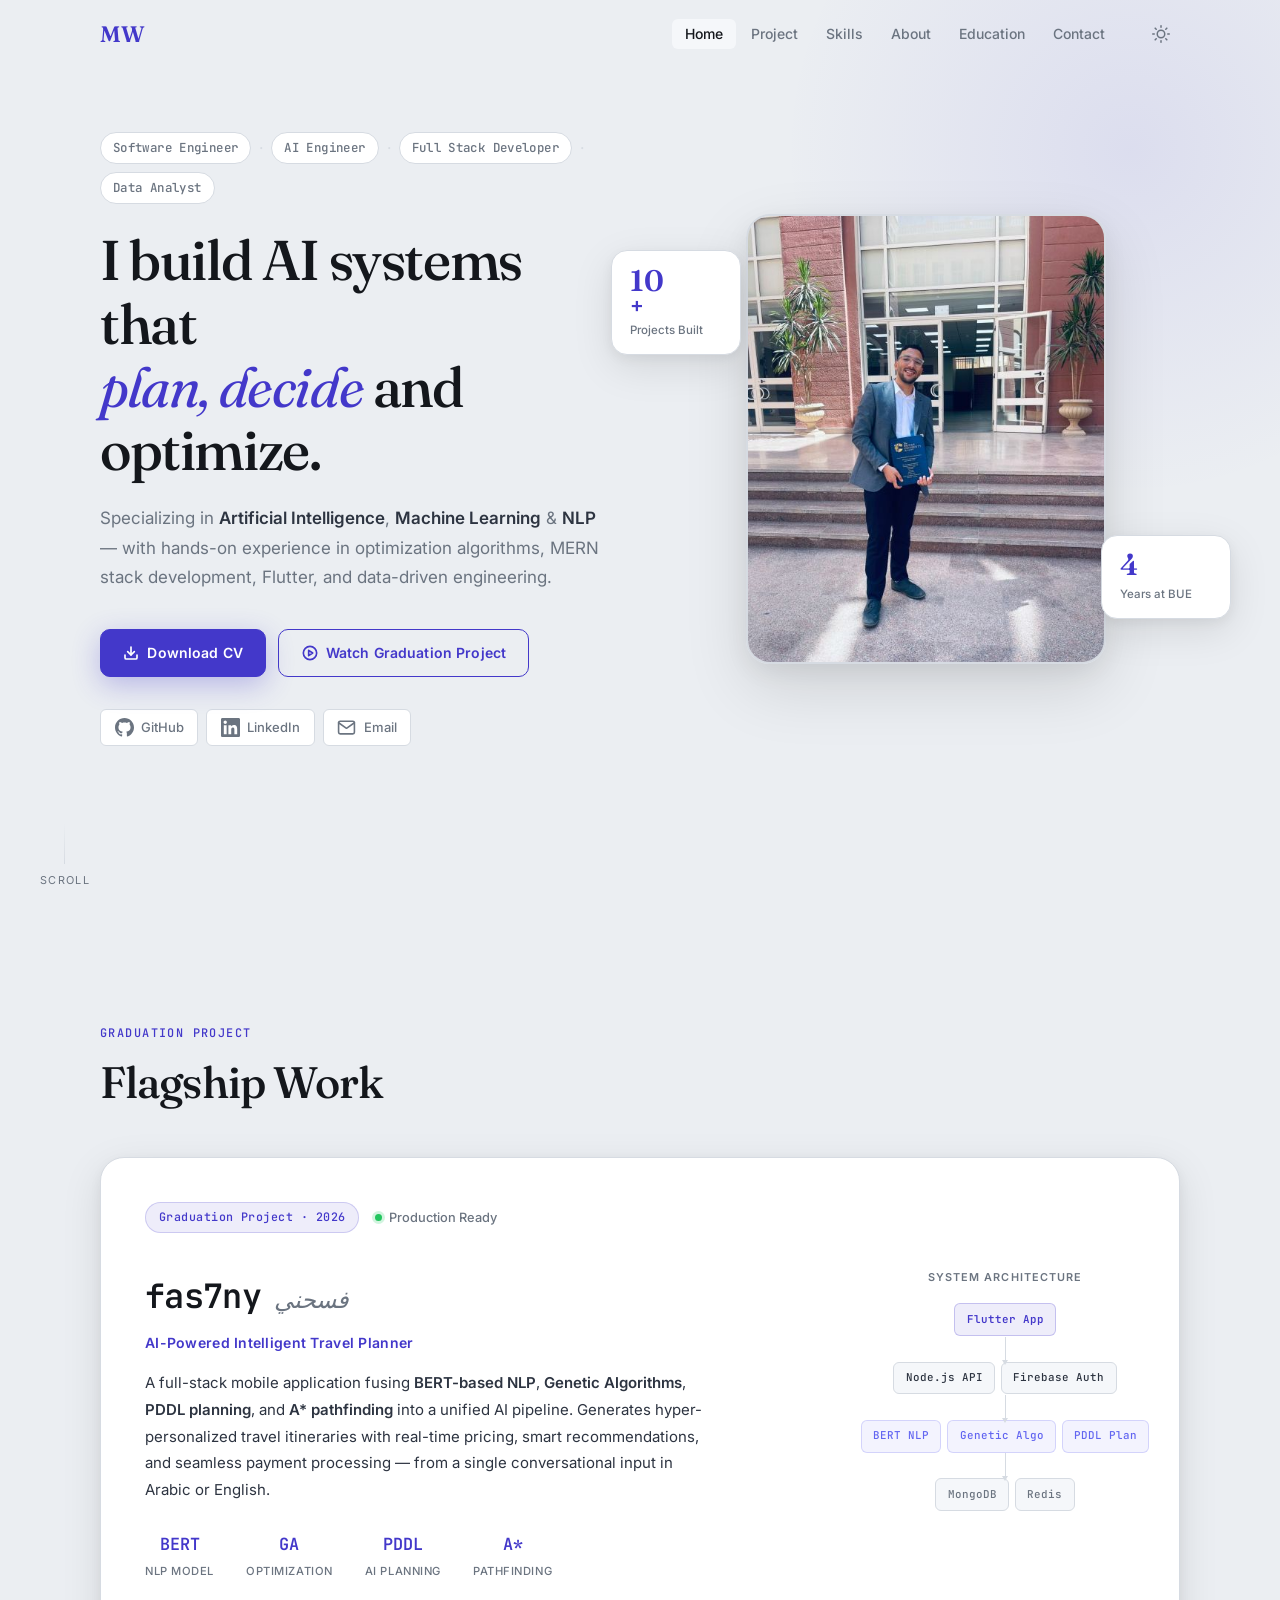
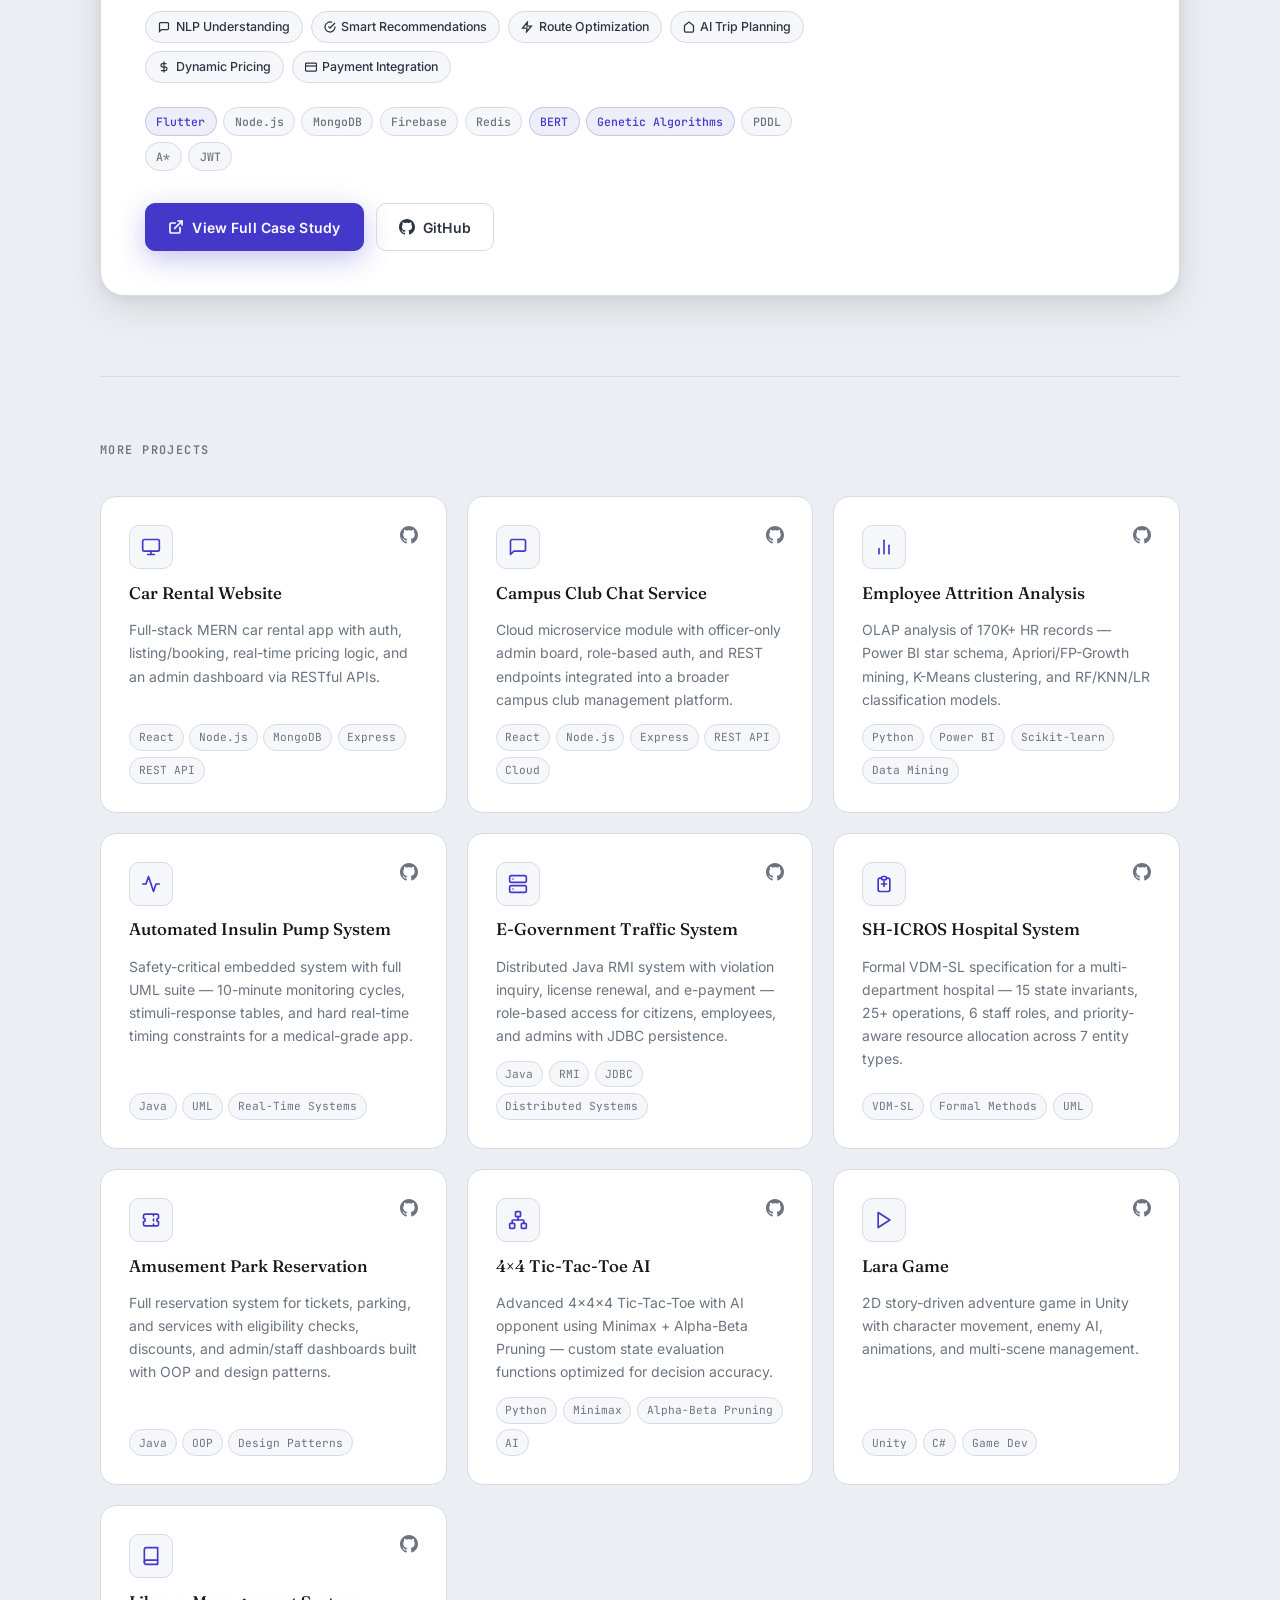
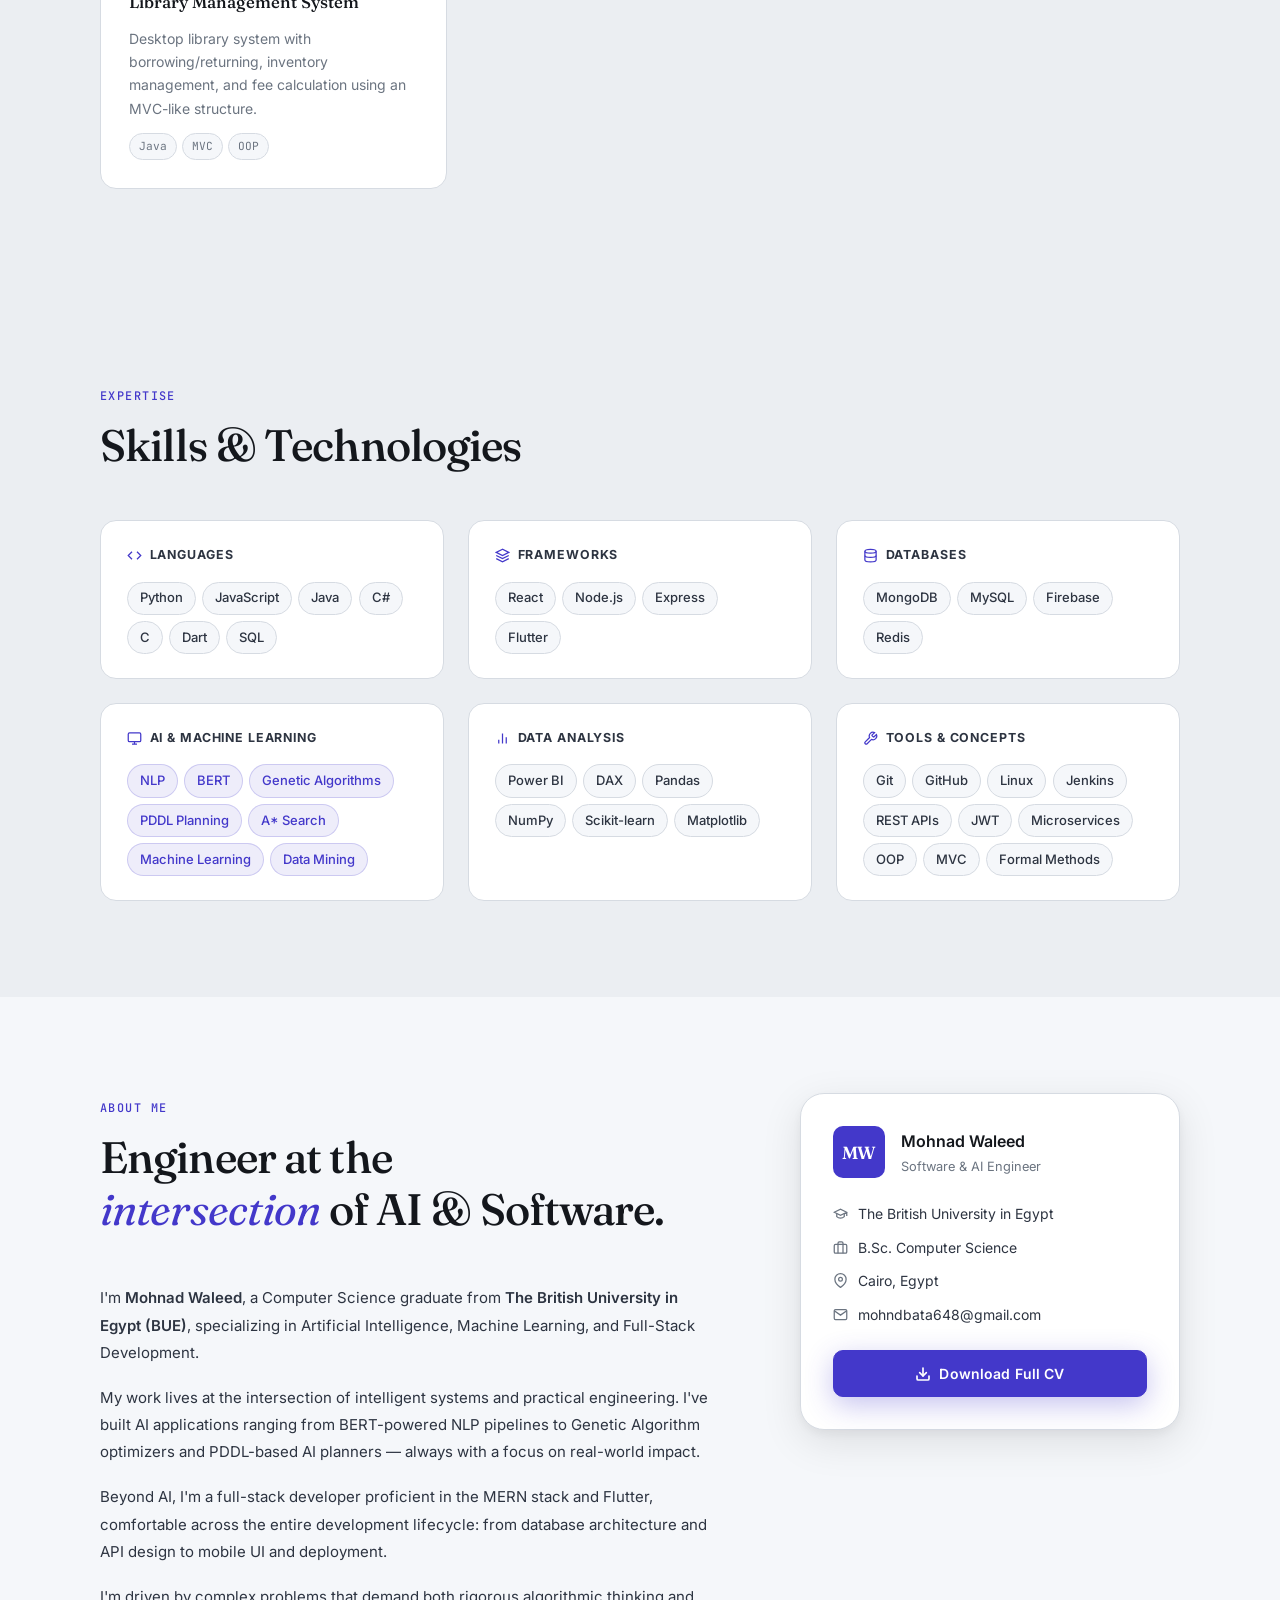
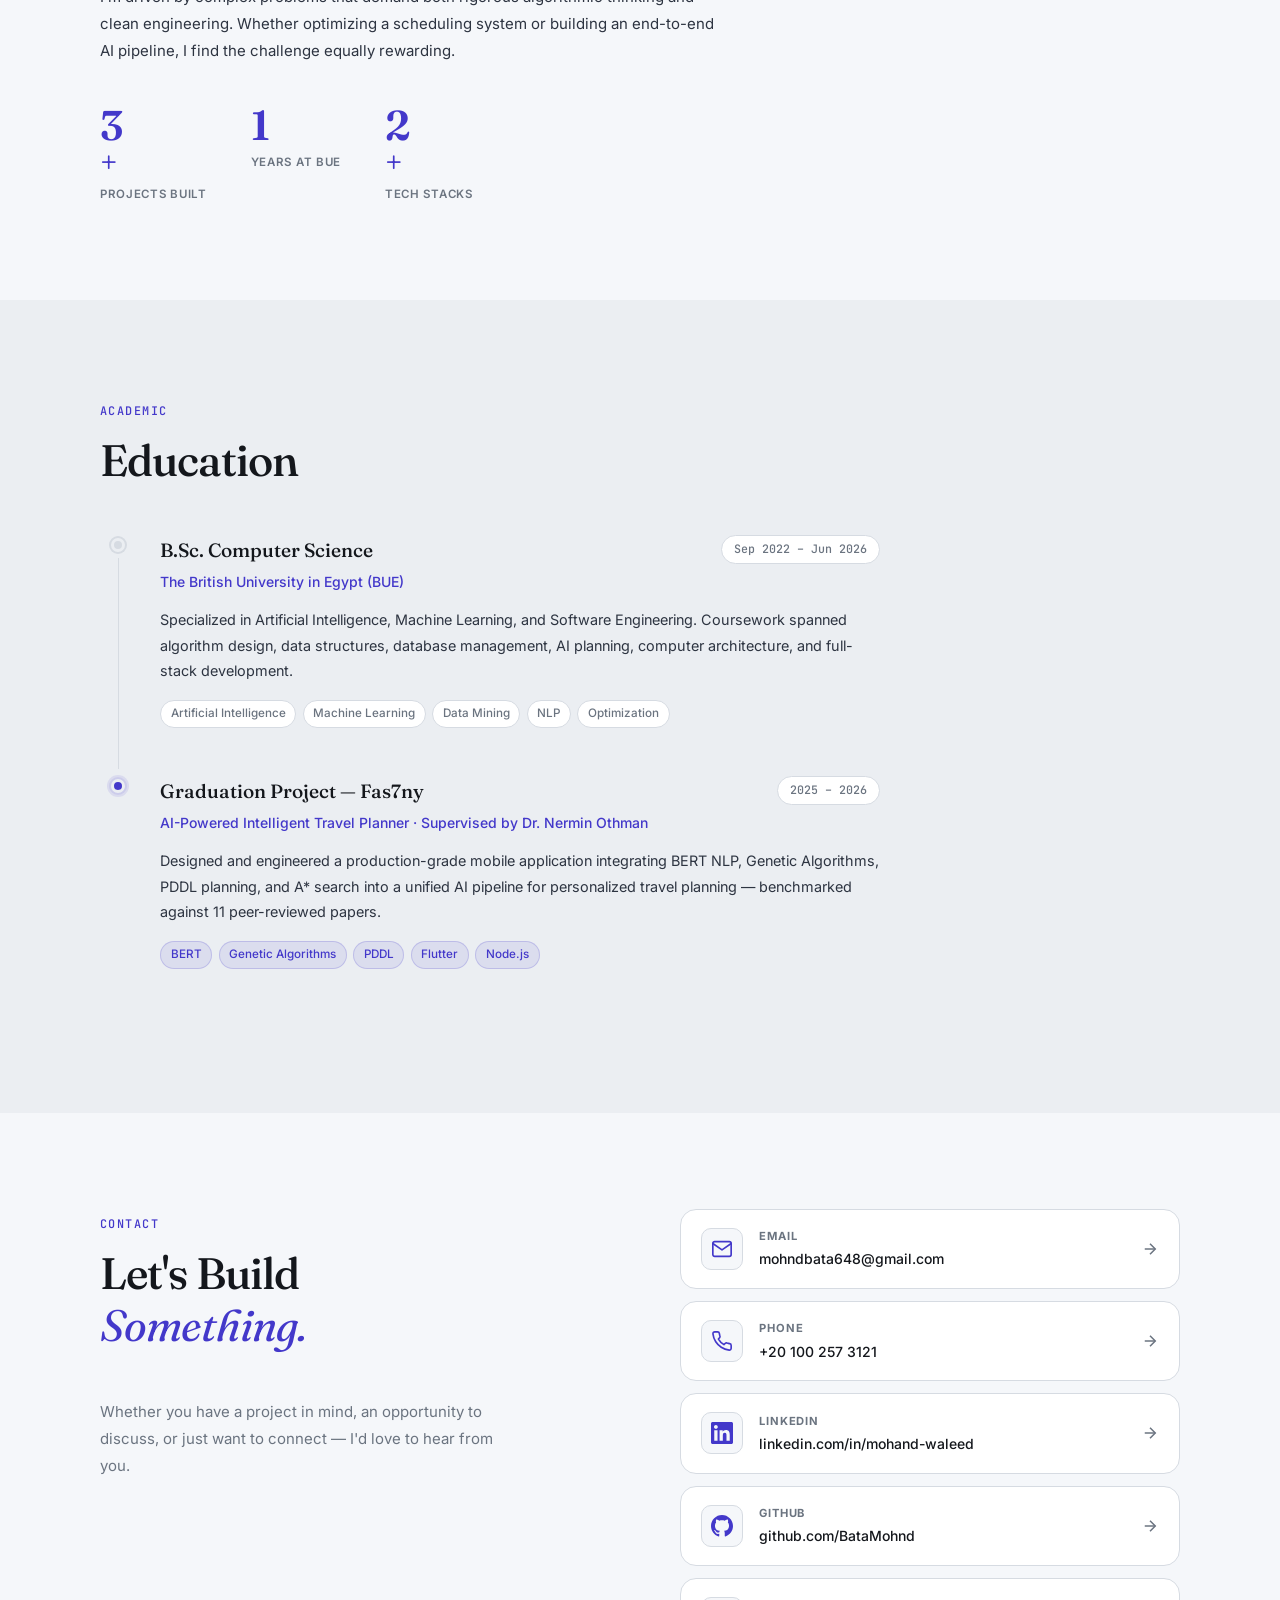
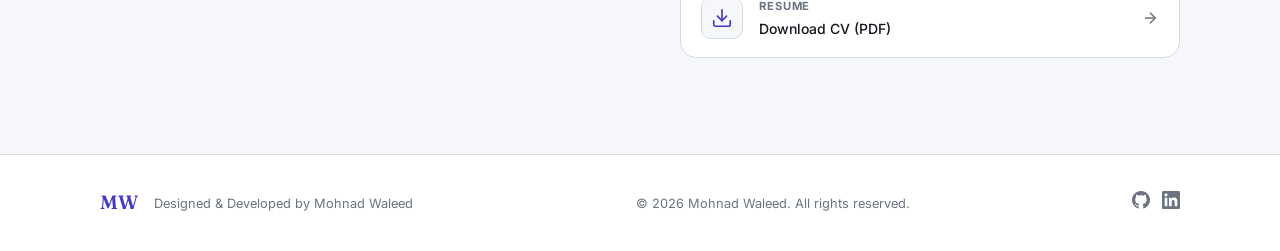
==== index.html @ f19bb1bc "Fix GitHub Pages asset paths and deployment issues - Remove all assets/ path prefixes — all media fi" ====
<!DOCTYPE html> <html lang="en" data-theme="light"> <head> <meta charset="UTF-8"> <meta name="viewport" content="width=device-width, initial-scale=1.0"> <meta name="description" content="Mohnad Waleed — Software Engineer, AI Engineer & Full Stack Developer. Building AI systems that plan,
Index · HTML
<!DOCTYPE html>
<html lang="en" data-theme="light">
<head>
  <meta charset="UTF-8">
  <meta name="viewport" content="width=device-width, initial-scale=1.0">
  <meta name="description" content="Mohnad Waleed — Software Engineer, AI Engineer & Full Stack Developer. Building AI systems that plan, decide, and optimize.">
  <meta name="keywords" content="Mohnad Waleed, Software Engineer, AI Engineer, Full Stack Developer, Machine Learning, NLP, BUE, Egypt">
  <meta name="author" content="Mohnad Waleed">
  <meta name="robots" content="index, follow">
  <meta property="og:title" content="Mohnad Waleed — Software & AI Engineer">
  <meta property="og:description" content="Building AI systems that plan, decide, and optimize.">
  <meta property="og:image" content="me.jpg">
  <meta property="og:type" content="website">
  <meta name="twitter:card" content="summary_large_image">
  <meta name="twitter:title" content="Mohnad Waleed — Software & AI Engineer">
  <meta name="twitter:description" content="Building AI systems that plan, decide, and optimize.">
  <meta name="twitter:image" content="me.jpg">
  <link rel="icon" type="image/png" href="favicon.png">
  <link rel="preconnect" href="https://fonts.googleapis.com">
  <link rel="preconnect" href="https://fonts.gstatic.com" crossorigin>
  <link href="https://fonts.googleapis.com/css2?family=Fraunces:ital,opsz,wght@0,9..144,300;0,9..144,400;0,9..144,500;0,9..144,600;0,9..144,700;1,9..144,300;1,9..144,400;1,9..144,500&family=Inter:wght@300;400;500;600;700&family=JetBrains+Mono:wght@400;500;600&display=swap" rel="stylesheet">
  <link rel="stylesheet" href="style.css">
  <title>Mohnad Waleed — Software & AI Engineer & Data Analyst</title>
</head>
<body>
 
<div id="loader" class="loader" aria-hidden="true">
  <div class="loader__inner">
    <div class="loader__logo">MW</div>
    <div class="loader__bar"><div class="loader__progress"></div></div>
  </div>
</div>
 
<!-- Back to Top -->
<button id="back-to-top" class="back-to-top" aria-label="Back to top">
  <svg width="20" height="20" viewBox="0 0 24 24" fill="none" stroke="currentColor" stroke-width="2.5" stroke-linecap="round" stroke-linejoin="round" aria-hidden="true"><polyline points="18 15 12 9 6 15"></polyline></svg>
</button>
 
<!-- Navigation -->
<nav class="nav" id="nav" role="navigation" aria-label="Main navigation">
  <div class="nav__container">
    <a href="#home" class="nav__logo" aria-label="Mohnad Waleed — Home">MW</a>
    <ul class="nav__links" role="list">
      <li><a href="#home"      class="nav__link">Home</a></li>
      <li><a href="#projects"  class="nav__link">Project</a></li>
      <li><a href="#skills"    class="nav__link">Skills</a></li>
      <li><a href="#about"     class="nav__link">About</a></li>
      <li><a href="#education" class="nav__link">Education</a></li>
      <li><a href="#contact"   class="nav__link">Contact</a></li>
    </ul>
    <div class="nav__actions">
      <button id="theme-toggle" class="theme-toggle" aria-label="Toggle dark mode">
        <svg class="icon-sun" width="18" height="18" viewBox="0 0 24 24" fill="none" stroke="currentColor" stroke-width="2" stroke-linecap="round" stroke-linejoin="round" aria-hidden="true"><circle cx="12" cy="12" r="5"></circle><line x1="12" y1="1" x2="12" y2="3"></line><line x1="12" y1="21" x2="12" y2="23"></line><line x1="4.22" y1="4.22" x2="5.64" y2="5.64"></line><line x1="18.36" y1="18.36" x2="19.78" y2="19.78"></line><line x1="1" y1="12" x2="3" y2="12"></line><line x1="21" y1="12" x2="23" y2="12"></line><line x1="4.22" y1="19.78" x2="5.64" y2="18.36"></line><line x1="18.36" y1="5.64" x2="19.78" y2="4.22"></line></svg>
        <svg class="icon-moon" width="18" height="18" viewBox="0 0 24 24" fill="none" stroke="currentColor" stroke-width="2" stroke-linecap="round" stroke-linejoin="round" aria-hidden="true"><path d="M21 12.79A9 9 0 1 1 11.21 3 7 7 0 0 0 21 12.79z"></path></svg>
      </button>
      <button class="nav__hamburger" id="hamburger" aria-label="Toggle menu" aria-expanded="false" aria-controls="mobile-menu">
        <span></span><span></span><span></span>
      </button>
    </div>
  </div>
</nav>
 
<!-- Mobile Menu -->
<div class="mobile-menu" id="mobile-menu" role="dialog" aria-label="Mobile navigation" aria-modal="true">
  <ul class="mobile-menu__links" role="list">
    <li><a href="#home"      class="mobile-menu__link">Home</a></li>
    <li><a href="#projects"  class="mobile-menu__link">Project</a></li>
    <li><a href="#skills"    class="mobile-menu__link">Skills</a></li>
    <li><a href="#about"     class="mobile-menu__link">About</a></li>
    <li><a href="#education" class="mobile-menu__link">Education</a></li>
    <li><a href="#contact"   class="mobile-menu__link">Contact</a></li>
  </ul>
</div>
 
<main id="main-content">
 
<!-- ══════════════════════════════════════════════════════════
     HERO
══════════════════════════════════════════════════════════ -->
<section class="hero" id="home" aria-label="Introduction">
  <div class="hero__container">
 
    <div class="hero__content">
      <div class="hero__roles" data-reveal="fade-up" data-delay="0">
        <span class="hero__role">Software Engineer</span>
        <span class="hero__role-sep" aria-hidden="true">·</span>
        <span class="hero__role">AI Engineer</span>
        <span class="hero__role-sep" aria-hidden="true">·</span>
        <span class="hero__role">Full Stack Developer</span>
        <span class="hero__role-sep" aria-hidden="true">·</span>
        <span class="hero__role">Data Analyst</span>
      </div>
 
      <h1 class="hero__title" data-reveal="fade-up" data-delay="120">
        I build AI systems that<br>
        <em class="hero__italic">plan, decide</em> and optimize.
      </h1>
 
      <p class="hero__subtitle" data-reveal="fade-up" data-delay="240">
        Specializing in <strong>Artificial Intelligence</strong>, <strong>Machine Learning</strong> &amp; <strong>NLP</strong> — with hands-on experience in optimization algorithms, MERN stack development, Flutter, and data-driven engineering.
      </p>
 
      <div class="hero__cta" data-reveal="fade-up" data-delay="360">
        <a href="cv.pdf" download class="btn btn--primary">
          <svg width="16" height="16" viewBox="0 0 24 24" fill="none" stroke="currentColor" stroke-width="2.5" stroke-linecap="round" stroke-linejoin="round" aria-hidden="true"><path d="M21 15v4a2 2 0 0 1-2 2H5a2 2 0 0 1-2-2v-4"/><polyline points="7 10 12 15 17 10"/><line x1="12" y1="15" x2="12" y2="3"/></svg>
          Download CV
        </a>
        <a href="fas7ny.html" class="btn btn--secondary">
          <svg width="16" height="16" viewBox="0 0 24 24" fill="none" stroke="currentColor" stroke-width="2.5" stroke-linecap="round" stroke-linejoin="round" aria-hidden="true"><circle cx="12" cy="12" r="10"/><polygon points="10 8 16 12 10 16 10 8"/></svg>
          Watch Graduation Project
        </a>
      </div>
 
      <div class="hero__socials" data-reveal="fade-up" data-delay="480">
        <a href="https://github.com/BataMohnd" target="_blank" rel="noopener noreferrer" class="social-btn" aria-label="GitHub">
          <svg width="19" height="19" viewBox="0 0 24 24" fill="currentColor" aria-hidden="true"><path d="M12 0c-6.626 0-12 5.373-12 12 0 5.302 3.438 9.8 8.207 11.387.599.111.793-.261.793-.577v-2.234c-3.338.726-4.033-1.416-4.033-1.416-.546-1.387-1.333-1.756-1.333-1.756-1.089-.745.083-.729.083-.729 1.205.084 1.839 1.237 1.839 1.237 1.07 1.834 2.807 1.304 3.492.997.107-.775.418-1.305.762-1.604-2.665-.305-5.467-1.334-5.467-5.931 0-1.311.469-2.381 1.236-3.221-.124-.303-.535-1.524.117-3.176 0 0 1.008-.322 3.301 1.23.957-.266 1.983-.399 3.003-.404 1.02.005 2.047.138 3.006.404 2.291-1.552 3.297-1.23 3.297-1.23.653 1.653.242 2.874.118 3.176.77.84 1.235 1.911 1.235 3.221 0 4.609-2.807 5.624-5.479 5.921.43.372.823 1.102.823 2.222v3.293c0 .319.192.694.801.576 4.765-1.589 8.199-6.086 8.199-11.386 0-6.627-5.373-12-12-12z"/></svg>
          GitHub
        </a>
        <a href="https://www.linkedin.com/in/mohand-waleed-b33766304" target="_blank" rel="noopener noreferrer" class="social-btn" aria-label="LinkedIn">
          <svg width="19" height="19" viewBox="0 0 24 24" fill="currentColor" aria-hidden="true"><path d="M20.447 20.452h-3.554v-5.569c0-1.328-.027-3.037-1.852-3.037-1.853 0-2.136 1.445-2.136 2.939v5.667H9.351V9h3.414v1.561h.046c.477-.9 1.637-1.85 3.37-1.85 3.601 0 4.267 2.37 4.267 5.455v6.286zM5.337 7.433c-1.144 0-2.063-.926-2.063-2.065 0-1.138.92-2.063 2.063-2.063 1.14 0 2.064.925 2.064 2.063 0 1.139-.925 2.065-2.064 2.065zm1.782 13.019H3.555V9h3.564v11.452zM22.225 0H1.771C.792 0 0 .774 0 1.729v20.542C0 23.227.792 24 1.771 24h20.451C23.2 24 24 23.227 24 22.271V1.729C24 .774 23.2 0 22.222 0h.003z"/></svg>
          LinkedIn
        </a>
        <a href="mailto:mohndbata648@gmail.com" class="social-btn" aria-label="Email">
          <svg width="19" height="19" viewBox="0 0 24 24" fill="none" stroke="currentColor" stroke-width="2" stroke-linecap="round" stroke-linejoin="round" aria-hidden="true"><path d="M4 4h16c1.1 0 2 .9 2 2v12c0 1.1-.9 2-2 2H4c-1.1 0-2-.9-2-2V6c0-1.1.9-2 2-2z"/><polyline points="22,6 12,13 2,6"/></svg>
          Email
        </a>
      </div>
    </div>
 
    <div class="hero__visual" data-reveal="fade-left" data-delay="200">
      <div class="hero__img-wrap">
        <div class="hero__img-frame">
          <img src="me.jpg" alt="Mohnad Waleed — Software & AI Engineer" class="hero__img" loading="eager" width="420" height="520">
        </div>
        <div class="hero__img-glow" aria-hidden="true"></div>
      </div>
      <div class="hero__float hero__float--tl" aria-hidden="true">
        <span class="hero__float-num" data-count="10">0</span><span class="hero__float-plus">+</span>
        <span class="hero__float-lbl">Projects Built</span>
      </div>
      <div class="hero__float hero__float--br" aria-hidden="true">
        <span class="hero__float-num" data-count="4">0</span>
        <span class="hero__float-lbl">Years at BUE</span>
      </div>
    </div>
 
  </div>
  <div class="hero__scroll-hint" aria-hidden="true">
    <div class="hero__scroll-line"></div>
    <span>Scroll</span>
  </div>
</section>
 
<!-- ══════════════════════════════════════════════════════════
     FEATURED PROJECT — FAS7NY  (the only project)
══════════════════════════════════════════════════════════ -->
<section class="featured" id="projects" aria-label="Featured project Fas7ny">
  <div class="container">
    <div class="section-eyebrow" data-reveal="fade-up">Graduation Project</div>
    <h2 class="section-heading" data-reveal="fade-up" data-delay="80">Flagship Work</h2>
 
    <article class="feat-card" data-reveal="fade-up" data-delay="160">
      <div class="feat-card__top">
        <div class="feat-card__badge">Graduation Project · 2026</div>
        <div class="feat-card__status">
          <span class="status-dot" aria-hidden="true"></span>
          Production Ready
        </div>
      </div>
 
      <div class="feat-card__body">
        <div class="feat-card__info">
          <h3 class="feat-card__name">
            <span class="feat-card__mono">fas7ny</span>
            <span class="feat-card__arabic" lang="ar">فسحني</span>
          </h3>
          <p class="feat-card__tagline">AI-Powered Intelligent Travel Planner</p>
          <p class="feat-card__desc">A full-stack mobile application fusing <strong>BERT-based NLP</strong>, <strong>Genetic Algorithms</strong>, <strong>PDDL planning</strong>, and <strong>A* pathfinding</strong> into a unified AI pipeline. Generates hyper-personalized travel itineraries with real-time pricing, smart recommendations, and seamless payment processing — from a single conversational input in Arabic or English.</p>
 
          <div class="feat-metrics">
            <div class="feat-metric"><span class="feat-metric__val">BERT</span><span class="feat-metric__lbl">NLP Model</span></div>
            <div class="feat-metric"><span class="feat-metric__val">GA</span><span class="feat-metric__lbl">Optimization</span></div>
            <div class="feat-metric"><span class="feat-metric__val">PDDL</span><span class="feat-metric__lbl">AI Planning</span></div>
            <div class="feat-metric"><span class="feat-metric__val">A*</span><span class="feat-metric__lbl">Pathfinding</span></div>
          </div>
 
          <div class="feat-modules">
            <span class="module-tag"><svg width="12" height="12" viewBox="0 0 24 24" fill="none" stroke="currentColor" stroke-width="2.5" aria-hidden="true"><path d="M21 15a2 2 0 0 1-2 2H7l-4 4V5a2 2 0 0 1 2-2h14a2 2 0 0 1 2 2z"/></svg>NLP Understanding</span>
            <span class="module-tag"><svg width="12" height="12" viewBox="0 0 24 24" fill="none" stroke="currentColor" stroke-width="2.5" aria-hidden="true"><path d="M22 11.08V12a10 10 0 1 1-5.93-9.14"/><polyline points="22 4 12 14.01 9 11.01"/></svg>Smart Recommendations</span>
            <span class="module-tag"><svg width="12" height="12" viewBox="0 0 24 24" fill="none" stroke="currentColor" stroke-width="2.5" aria-hidden="true"><polygon points="13 2 3 14 12 14 11 22 21 10 12 10 13 2"/></svg>Route Optimization</span>
            <span class="module-tag"><svg width="12" height="12" viewBox="0 0 24 24" fill="none" stroke="currentColor" stroke-width="2.5" aria-hidden="true"><path d="M3 9l9-7 9 7v11a2 2 0 0 1-2 2H5a2 2 0 0 1-2-2z"/></svg>AI Trip Planning</span>
            <span class="module-tag"><svg width="12" height="12" viewBox="0 0 24 24" fill="none" stroke="currentColor" stroke-width="2.5" aria-hidden="true"><line x1="12" y1="1" x2="12" y2="23"/><path d="M17 5H9.5a3.5 3.5 0 0 0 0 7h5a3.5 3.5 0 0 1 0 7H6"/></svg>Dynamic Pricing</span>
            <span class="module-tag"><svg width="12" height="12" viewBox="0 0 24 24" fill="none" stroke="currentColor" stroke-width="2.5" aria-hidden="true"><rect x="1" y="4" width="22" height="16" rx="2" ry="2"/><line x1="1" y1="10" x2="23" y2="10"/></svg>Payment Integration</span>
          </div>
 
          <div class="feat-stack">
            <span class="tech-pill tech-pill--hi">Flutter</span>
            <span class="tech-pill">Node.js</span>
            <span class="tech-pill">MongoDB</span>
            <span class="tech-pill">Firebase</span>
            <span class="tech-pill">Redis</span>
            <span class="tech-pill tech-pill--hi">BERT</span>
            <span class="tech-pill tech-pill--hi">Genetic Algorithms</span>
            <span class="tech-pill">PDDL</span>
            <span class="tech-pill">A*</span>
            <span class="tech-pill">JWT</span>
          </div>
 
          <div class="feat-actions">
            <a href="fas7ny.html" class="btn btn--primary">
              <svg width="16" height="16" viewBox="0 0 24 24" fill="none" stroke="currentColor" stroke-width="2.5" stroke-linecap="round" stroke-linejoin="round" aria-hidden="true"><path d="M18 13v6a2 2 0 0 1-2 2H5a2 2 0 0 1-2-2V8a2 2 0 0 1 2-2h6"/><polyline points="15 3 21 3 21 9"/><line x1="10" y1="14" x2="21" y2="3"/></svg>
              View Full Case Study
            </a>
            <a href="https://github.com/BataMohnd" target="_blank" rel="noopener noreferrer" class="btn btn--ghost">
              <svg width="16" height="16" viewBox="0 0 24 24" fill="currentColor" aria-hidden="true"><path d="M12 0c-6.626 0-12 5.373-12 12 0 5.302 3.438 9.8 8.207 11.387.599.111.793-.261.793-.577v-2.234c-3.338.726-4.033-1.416-4.033-1.416-.546-1.387-1.333-1.756-1.333-1.756-1.089-.745.083-.729.083-.729 1.205.084 1.839 1.237 1.839 1.237 1.07 1.834 2.807 1.304 3.492.997.107-.775.418-1.305.762-1.604-2.665-.305-5.467-1.334-5.467-5.931 0-1.311.469-2.381 1.236-3.221-.124-.303-.535-1.524.117-3.176 0 0 1.008-.322 3.301 1.23.957-.266 1.983-.399 3.003-.404 1.02.005 2.047.138 3.006.404 2.291-1.552 3.297-1.23 3.297-1.23.653 1.653.242 2.874.118 3.176.77.84 1.235 1.911 1.235 3.221 0 4.609-2.807 5.624-5.479 5.921.43.372.823 1.102.823 2.222v3.293c0 .319.192.694.801.576 4.765-1.589 8.199-6.086 8.199-11.386 0-6.627-5.373-12-12-12z"/></svg>
              GitHub
            </a>
          </div>
        </div>
 
        <div class="feat-card__arch" aria-label="Fas7ny architecture diagram">
          <p class="arch-label">System Architecture</p>
          <div class="arch">
            <div class="arch__layer">
              <div class="arch__node arch__node--app">Flutter App</div>
            </div>
            <div class="arch__arrow" aria-hidden="true"></div>
            <div class="arch__layer">
              <div class="arch__node">Node.js API</div>
              <div class="arch__node">Firebase Auth</div>
            </div>
            <div class="arch__arrow" aria-hidden="true"></div>
            <div class="arch__layer">
              <div class="arch__node arch__node--ai">BERT NLP</div>
              <div class="arch__node arch__node--ai">Genetic Algo</div>
              <div class="arch__node arch__node--ai">PDDL Plan</div>
            </div>
            <div class="arch__arrow" aria-hidden="true"></div>
            <div class="arch__layer">
              <div class="arch__node arch__node--db">MongoDB</div>
              <div class="arch__node arch__node--db">Redis</div>
            </div>
          </div>
        </div>
      </div>
    </article>

    <div class="proj-more-head" data-reveal="fade-up">
      <p class="proj-more-lbl">More Projects</p>
    </div>

    <div class="proj-grid">

      <article class="proj-card" data-reveal="fade-up" data-delay="0">
        <div class="proj-card__top">
          <div class="proj-card__icon">
            <svg width="20" height="20" viewBox="0 0 24 24" fill="none" stroke="currentColor" stroke-width="2" stroke-linecap="round" stroke-linejoin="round" aria-hidden="true"><rect x="2" y="3" width="20" height="14" rx="2"/><path d="M8 21h8M12 17v4"/></svg>
          </div>
          <a href="https://github.com/BataMohnd" target="_blank" rel="noopener noreferrer" class="proj-card__gh" aria-label="View on GitHub">
            <svg width="18" height="18" viewBox="0 0 24 24" fill="currentColor" aria-hidden="true"><path d="M12 0c-6.626 0-12 5.373-12 12 0 5.302 3.438 9.8 8.207 11.387.599.111.793-.261.793-.577v-2.234c-3.338.726-4.033-1.416-4.033-1.416-.546-1.387-1.333-1.756-1.333-1.756-1.089-.745.083-.729.083-.729 1.205.084 1.839 1.237 1.839 1.237 1.07 1.834 2.807 1.304 3.492.997.107-.775.418-1.305.762-1.604-2.665-.305-5.467-1.334-5.467-5.931 0-1.311.469-2.381 1.236-3.221-.124-.303-.535-1.524.117-3.176 0 0 1.008-.322 3.301 1.23.957-.266 1.983-.399 3.003-.404 1.02.005 2.047.138 3.006.404 2.291-1.552 3.297-1.23 3.297-1.23.653 1.653.242 2.874.118 3.176.77.84 1.235 1.911 1.235 3.221 0 4.609-2.807 5.624-5.479 5.921.43.372.823 1.102.823 2.222v3.293c0 .319.192.694.801.576 4.765-1.589 8.199-6.086 8.199-11.386 0-6.627-5.373-12-12-12z"/></svg>
          </a>
        </div>
        <h3 class="proj-card__title">Car Rental Website</h3>
        <p class="proj-card__desc">Full-stack MERN car rental app with auth, listing/booking, real-time pricing logic, and an admin dashboard via RESTful APIs.</p>
        <div class="proj-card__tags">
          <span class="tech-tag">React</span><span class="tech-tag">Node.js</span><span class="tech-tag">MongoDB</span><span class="tech-tag">Express</span><span class="tech-tag">REST API</span>
        </div>
      </article>

      <article class="proj-card" data-reveal="fade-up" data-delay="80">
        <div class="proj-card__top">
          <div class="proj-card__icon">
            <svg width="20" height="20" viewBox="0 0 24 24" fill="none" stroke="currentColor" stroke-width="2" stroke-linecap="round" stroke-linejoin="round" aria-hidden="true"><path d="M21 15a2 2 0 0 1-2 2H7l-4 4V5a2 2 0 0 1 2-2h14a2 2 0 0 1 2 2z"/></svg>
          </div>
          <a href="https://github.com/BataMohnd" target="_blank" rel="noopener noreferrer" class="proj-card__gh" aria-label="View on GitHub">
            <svg width="18" height="18" viewBox="0 0 24 24" fill="currentColor" aria-hidden="true"><path d="M12 0c-6.626 0-12 5.373-12 12 0 5.302 3.438 9.8 8.207 11.387.599.111.793-.261.793-.577v-2.234c-3.338.726-4.033-1.416-4.033-1.416-.546-1.387-1.333-1.756-1.333-1.756-1.089-.745.083-.729.083-.729 1.205.084 1.839 1.237 1.839 1.237 1.07 1.834 2.807 1.304 3.492.997.107-.775.418-1.305.762-1.604-2.665-.305-5.467-1.334-5.467-5.931 0-1.311.469-2.381 1.236-3.221-.124-.303-.535-1.524.117-3.176 0 0 1.008-.322 3.301 1.23.957-.266 1.983-.399 3.003-.404 1.02.005 2.047.138 3.006.404 2.291-1.552 3.297-1.23 3.297-1.23.653 1.653.242 2.874.118 3.176.77.84 1.235 1.911 1.235 3.221 0 4.609-2.807 5.624-5.479 5.921.43.372.823 1.102.823 2.222v3.293c0 .319.192.694.801.576 4.765-1.589 8.199-6.086 8.199-11.386 0-6.627-5.373-12-12-12z"/></svg>
          </a>
        </div>
        <h3 class="proj-card__title">Campus Club Chat Service</h3>
        <p class="proj-card__desc">Cloud microservice module with officer-only admin board, role-based auth, and REST endpoints integrated into a broader campus club management platform.</p>
        <div class="proj-card__tags">
          <span class="tech-tag">React</span><span class="tech-tag">Node.js</span><span class="tech-tag">Express</span><span class="tech-tag">REST API</span><span class="tech-tag">Cloud</span>
        </div>
      </article>

      <article class="proj-card" data-reveal="fade-up" data-delay="160">
        <div class="proj-card__top">
          <div class="proj-card__icon">
            <svg width="20" height="20" viewBox="0 0 24 24" fill="none" stroke="currentColor" stroke-width="2" stroke-linecap="round" stroke-linejoin="round" aria-hidden="true"><line x1="18" y1="20" x2="18" y2="10"/><line x1="12" y1="20" x2="12" y2="4"/><line x1="6" y1="20" x2="6" y2="14"/></svg>
          </div>
          <a href="https://github.com/BataMohnd" target="_blank" rel="noopener noreferrer" class="proj-card__gh" aria-label="View on GitHub">
            <svg width="18" height="18" viewBox="0 0 24 24" fill="currentColor" aria-hidden="true"><path d="M12 0c-6.626 0-12 5.373-12 12 0 5.302 3.438 9.8 8.207 11.387.599.111.793-.261.793-.577v-2.234c-3.338.726-4.033-1.416-4.033-1.416-.546-1.387-1.333-1.756-1.333-1.756-1.089-.745.083-.729.083-.729 1.205.084 1.839 1.237 1.839 1.237 1.07 1.834 2.807 1.304 3.492.997.107-.775.418-1.305.762-1.604-2.665-.305-5.467-1.334-5.467-5.931 0-1.311.469-2.381 1.236-3.221-.124-.303-.535-1.524.117-3.176 0 0 1.008-.322 3.301 1.23.957-.266 1.983-.399 3.003-.404 1.02.005 2.047.138 3.006.404 2.291-1.552 3.297-1.23 3.297-1.23.653 1.653.242 2.874.118 3.176.77.84 1.235 1.911 1.235 3.221 0 4.609-2.807 5.624-5.479 5.921.43.372.823 1.102.823 2.222v3.293c0 .319.192.694.801.576 4.765-1.589 8.199-6.086 8.199-11.386 0-6.627-5.373-12-12-12z"/></svg>
          </a>
        </div>
        <h3 class="proj-card__title">Employee Attrition Analysis</h3>
        <p class="proj-card__desc">OLAP analysis of 170K+ HR records — Power BI star schema, Apriori/FP-Growth mining, K-Means clustering, and RF/KNN/LR classification models.</p>
        <div class="proj-card__tags">
          <span class="tech-tag">Python</span><span class="tech-tag">Power BI</span><span class="tech-tag">Scikit-learn</span><span class="tech-tag">Data Mining</span>
        </div>
      </article>

      <article class="proj-card" data-reveal="fade-up" data-delay="0">
        <div class="proj-card__top">
          <div class="proj-card__icon">
            <svg width="20" height="20" viewBox="0 0 24 24" fill="none" stroke="currentColor" stroke-width="2" stroke-linecap="round" stroke-linejoin="round" aria-hidden="true"><polyline points="22 12 18 12 15 21 9 3 6 12 2 12"/></svg>
          </div>
          <a href="https://github.com/BataMohnd" target="_blank" rel="noopener noreferrer" class="proj-card__gh" aria-label="View on GitHub">
            <svg width="18" height="18" viewBox="0 0 24 24" fill="currentColor" aria-hidden="true"><path d="M12 0c-6.626 0-12 5.373-12 12 0 5.302 3.438 9.8 8.207 11.387.599.111.793-.261.793-.577v-2.234c-3.338.726-4.033-1.416-4.033-1.416-.546-1.387-1.333-1.756-1.333-1.756-1.089-.745.083-.729.083-.729 1.205.084 1.839 1.237 1.839 1.237 1.07 1.834 2.807 1.304 3.492.997.107-.775.418-1.305.762-1.604-2.665-.305-5.467-1.334-5.467-5.931 0-1.311.469-2.381 1.236-3.221-.124-.303-.535-1.524.117-3.176 0 0 1.008-.322 3.301 1.23.957-.266 1.983-.399 3.003-.404 1.02.005 2.047.138 3.006.404 2.291-1.552 3.297-1.23 3.297-1.23.653 1.653.242 2.874.118 3.176.77.84 1.235 1.911 1.235 3.221 0 4.609-2.807 5.624-5.479 5.921.43.372.823 1.102.823 2.222v3.293c0 .319.192.694.801.576 4.765-1.589 8.199-6.086 8.199-11.386 0-6.627-5.373-12-12-12z"/></svg>
          </a>
        </div>
        <h3 class="proj-card__title">Automated Insulin Pump System</h3>
        <p class="proj-card__desc">Safety-critical embedded system with full UML suite — 10-minute monitoring cycles, stimuli-response tables, and hard real-time timing constraints for a medical-grade app.</p>
        <div class="proj-card__tags">
          <span class="tech-tag">Java</span><span class="tech-tag">UML</span><span class="tech-tag">Real-Time Systems</span>
        </div>
      </article>

      <article class="proj-card" data-reveal="fade-up" data-delay="80">
        <div class="proj-card__top">
          <div class="proj-card__icon">
            <svg width="20" height="20" viewBox="0 0 24 24" fill="none" stroke="currentColor" stroke-width="2" stroke-linecap="round" stroke-linejoin="round" aria-hidden="true"><rect x="2" y="2" width="20" height="8" rx="2"/><rect x="2" y="14" width="20" height="8" rx="2"/><line x1="6" y1="6" x2="6.01" y2="6"/><line x1="6" y1="18" x2="6.01" y2="18"/></svg>
          </div>
          <a href="https://github.com/BataMohnd" target="_blank" rel="noopener noreferrer" class="proj-card__gh" aria-label="View on GitHub">
            <svg width="18" height="18" viewBox="0 0 24 24" fill="currentColor" aria-hidden="true"><path d="M12 0c-6.626 0-12 5.373-12 12 0 5.302 3.438 9.8 8.207 11.387.599.111.793-.261.793-.577v-2.234c-3.338.726-4.033-1.416-4.033-1.416-.546-1.387-1.333-1.756-1.333-1.756-1.089-.745.083-.729.083-.729 1.205.084 1.839 1.237 1.839 1.237 1.07 1.834 2.807 1.304 3.492.997.107-.775.418-1.305.762-1.604-2.665-.305-5.467-1.334-5.467-5.931 0-1.311.469-2.381 1.236-3.221-.124-.303-.535-1.524.117-3.176 0 0 1.008-.322 3.301 1.23.957-.266 1.983-.399 3.003-.404 1.02.005 2.047.138 3.006.404 2.291-1.552 3.297-1.23 3.297-1.23.653 1.653.242 2.874.118 3.176.77.84 1.235 1.911 1.235 3.221 0 4.609-2.807 5.624-5.479 5.921.43.372.823 1.102.823 2.222v3.293c0 .319.192.694.801.576 4.765-1.589 8.199-6.086 8.199-11.386 0-6.627-5.373-12-12-12z"/></svg>
          </a>
        </div>
        <h3 class="proj-card__title">E-Government Traffic System</h3>
        <p class="proj-card__desc">Distributed Java RMI system with violation inquiry, license renewal, and e-payment — role-based access for citizens, employees, and admins with JDBC persistence.</p>
        <div class="proj-card__tags">
          <span class="tech-tag">Java</span><span class="tech-tag">RMI</span><span class="tech-tag">JDBC</span><span class="tech-tag">Distributed Systems</span>
        </div>
      </article>

      <article class="proj-card" data-reveal="fade-up" data-delay="160">
        <div class="proj-card__top">
          <div class="proj-card__icon">
            <svg width="20" height="20" viewBox="0 0 24 24" fill="none" stroke="currentColor" stroke-width="2" stroke-linecap="round" stroke-linejoin="round" aria-hidden="true"><path d="M9 5H7a2 2 0 0 0-2 2v12a2 2 0 0 0 2 2h10a2 2 0 0 0 2-2V7a2 2 0 0 0-2-2h-2"/><rect x="9" y="3" width="6" height="4" rx="2"/><line x1="9" y1="12" x2="15" y2="12"/><line x1="12" y1="9" x2="12" y2="15"/></svg>
          </div>
          <a href="https://github.com/BataMohnd" target="_blank" rel="noopener noreferrer" class="proj-card__gh" aria-label="View on GitHub">
            <svg width="18" height="18" viewBox="0 0 24 24" fill="currentColor" aria-hidden="true"><path d="M12 0c-6.626 0-12 5.373-12 12 0 5.302 3.438 9.8 8.207 11.387.599.111.793-.261.793-.577v-2.234c-3.338.726-4.033-1.416-4.033-1.416-.546-1.387-1.333-1.756-1.333-1.756-1.089-.745.083-.729.083-.729 1.205.084 1.839 1.237 1.839 1.237 1.07 1.834 2.807 1.304 3.492.997.107-.775.418-1.305.762-1.604-2.665-.305-5.467-1.334-5.467-5.931 0-1.311.469-2.381 1.236-3.221-.124-.303-.535-1.524.117-3.176 0 0 1.008-.322 3.301 1.23.957-.266 1.983-.399 3.003-.404 1.02.005 2.047.138 3.006.404 2.291-1.552 3.297-1.23 3.297-1.23.653 1.653.242 2.874.118 3.176.77.84 1.235 1.911 1.235 3.221 0 4.609-2.807 5.624-5.479 5.921.43.372.823 1.102.823 2.222v3.293c0 .319.192.694.801.576 4.765-1.589 8.199-6.086 8.199-11.386 0-6.627-5.373-12-12-12z"/></svg>
          </a>
        </div>
        <h3 class="proj-card__title">SH-ICROS Hospital System</h3>
        <p class="proj-card__desc">Formal VDM-SL specification for a multi-department hospital — 15 state invariants, 25+ operations, 6 staff roles, and priority-aware resource allocation across 7 entity types.</p>
        <div class="proj-card__tags">
          <span class="tech-tag">VDM-SL</span><span class="tech-tag">Formal Methods</span><span class="tech-tag">UML</span>
        </div>
      </article>

      <article class="proj-card" data-reveal="fade-up" data-delay="0">
        <div class="proj-card__top">
          <div class="proj-card__icon">
            <svg width="20" height="20" viewBox="0 0 24 24" fill="none" stroke="currentColor" stroke-width="2" stroke-linecap="round" stroke-linejoin="round" aria-hidden="true"><path d="M15 5v2m0 4v2m0 4v2M5 5a2 2 0 0 0-2 2v3a2 2 0 0 1 0 4v3a2 2 0 0 0 2 2h14a2 2 0 0 0 2-2v-3a2 2 0 1 1 0-4V7a2 2 0 0 0-2-2H5z"/></svg>
          </div>
          <a href="https://github.com/BataMohnd" target="_blank" rel="noopener noreferrer" class="proj-card__gh" aria-label="View on GitHub">
            <svg width="18" height="18" viewBox="0 0 24 24" fill="currentColor" aria-hidden="true"><path d="M12 0c-6.626 0-12 5.373-12 12 0 5.302 3.438 9.8 8.207 11.387.599.111.793-.261.793-.577v-2.234c-3.338.726-4.033-1.416-4.033-1.416-.546-1.387-1.333-1.756-1.333-1.756-1.089-.745.083-.729.083-.729 1.205.084 1.839 1.237 1.839 1.237 1.07 1.834 2.807 1.304 3.492.997.107-.775.418-1.305.762-1.604-2.665-.305-5.467-1.334-5.467-5.931 0-1.311.469-2.381 1.236-3.221-.124-.303-.535-1.524.117-3.176 0 0 1.008-.322 3.301 1.23.957-.266 1.983-.399 3.003-.404 1.02.005 2.047.138 3.006.404 2.291-1.552 3.297-1.23 3.297-1.23.653 1.653.242 2.874.118 3.176.77.84 1.235 1.911 1.235 3.221 0 4.609-2.807 5.624-5.479 5.921.43.372.823 1.102.823 2.222v3.293c0 .319.192.694.801.576 4.765-1.589 8.199-6.086 8.199-11.386 0-6.627-5.373-12-12-12z"/></svg>
          </a>
        </div>
        <h3 class="proj-card__title">Amusement Park Reservation</h3>
        <p class="proj-card__desc">Full reservation system for tickets, parking, and services with eligibility checks, discounts, and admin/staff dashboards built with OOP and design patterns.</p>
        <div class="proj-card__tags">
          <span class="tech-tag">Java</span><span class="tech-tag">OOP</span><span class="tech-tag">Design Patterns</span>
        </div>
      </article>

      <article class="proj-card" data-reveal="fade-up" data-delay="80">
        <div class="proj-card__top">
          <div class="proj-card__icon">
            <svg width="20" height="20" viewBox="0 0 24 24" fill="none" stroke="currentColor" stroke-width="2" stroke-linecap="round" stroke-linejoin="round" aria-hidden="true"><rect x="16" y="16" width="6" height="6" rx="1"/><rect x="2" y="16" width="6" height="6" rx="1"/><rect x="9" y="2" width="6" height="6" rx="1"/><path d="M5 16v-3a1 1 0 0 1 1-1h12a1 1 0 0 1 1 1v3"/><path d="M12 12V8"/></svg>
          </div>
          <a href="https://github.com/BataMohnd" target="_blank" rel="noopener noreferrer" class="proj-card__gh" aria-label="View on GitHub">
            <svg width="18" height="18" viewBox="0 0 24 24" fill="currentColor" aria-hidden="true"><path d="M12 0c-6.626 0-12 5.373-12 12 0 5.302 3.438 9.8 8.207 11.387.599.111.793-.261.793-.577v-2.234c-3.338.726-4.033-1.416-4.033-1.416-.546-1.387-1.333-1.756-1.333-1.756-1.089-.745.083-.729.083-.729 1.205.084 1.839 1.237 1.839 1.237 1.07 1.834 2.807 1.304 3.492.997.107-.775.418-1.305.762-1.604-2.665-.305-5.467-1.334-5.467-5.931 0-1.311.469-2.381 1.236-3.221-.124-.303-.535-1.524.117-3.176 0 0 1.008-.322 3.301 1.23.957-.266 1.983-.399 3.003-.404 1.02.005 2.047.138 3.006.404 2.291-1.552 3.297-1.23 3.297-1.23.653 1.653.242 2.874.118 3.176.77.84 1.235 1.911 1.235 3.221 0 4.609-2.807 5.624-5.479 5.921.43.372.823 1.102.823 2.222v3.293c0 .319.192.694.801.576 4.765-1.589 8.199-6.086 8.199-11.386 0-6.627-5.373-12-12-12z"/></svg>
          </a>
        </div>
        <h3 class="proj-card__title">4×4 Tic-Tac-Toe AI</h3>
        <p class="proj-card__desc">Advanced 4×4×4 Tic-Tac-Toe with AI opponent using Minimax + Alpha-Beta Pruning — custom state evaluation functions optimized for decision accuracy.</p>
        <div class="proj-card__tags">
          <span class="tech-tag">Python</span><span class="tech-tag">Minimax</span><span class="tech-tag">Alpha-Beta Pruning</span><span class="tech-tag">AI</span>
        </div>
      </article>

      <article class="proj-card" data-reveal="fade-up" data-delay="160">
        <div class="proj-card__top">
          <div class="proj-card__icon">
            <svg width="20" height="20" viewBox="0 0 24 24" fill="none" stroke="currentColor" stroke-width="2" stroke-linecap="round" stroke-linejoin="round" aria-hidden="true"><polygon points="5 3 19 12 5 21 5 3"/></svg>
          </div>
          <a href="https://github.com/BataMohnd" target="_blank" rel="noopener noreferrer" class="proj-card__gh" aria-label="View on GitHub">
            <svg width="18" height="18" viewBox="0 0 24 24" fill="currentColor" aria-hidden="true"><path d="M12 0c-6.626 0-12 5.373-12 12 0 5.302 3.438 9.8 8.207 11.387.599.111.793-.261.793-.577v-2.234c-3.338.726-4.033-1.416-4.033-1.416-.546-1.387-1.333-1.756-1.333-1.756-1.089-.745.083-.729.083-.729 1.205.084 1.839 1.237 1.839 1.237 1.07 1.834 2.807 1.304 3.492.997.107-.775.418-1.305.762-1.604-2.665-.305-5.467-1.334-5.467-5.931 0-1.311.469-2.381 1.236-3.221-.124-.303-.535-1.524.117-3.176 0 0 1.008-.322 3.301 1.23.957-.266 1.983-.399 3.003-.404 1.02.005 2.047.138 3.006.404 2.291-1.552 3.297-1.23 3.297-1.23.653 1.653.242 2.874.118 3.176.77.84 1.235 1.911 1.235 3.221 0 4.609-2.807 5.624-5.479 5.921.43.372.823 1.102.823 2.222v3.293c0 .319.192.694.801.576 4.765-1.589 8.199-6.086 8.199-11.386 0-6.627-5.373-12-12-12z"/></svg>
          </a>
        </div>
        <h3 class="proj-card__title">Lara Game</h3>
        <p class="proj-card__desc">2D story-driven adventure game in Unity with character movement, enemy AI, animations, and multi-scene management.</p>
        <div class="proj-card__tags">
          <span class="tech-tag">Unity</span><span class="tech-tag">C#</span><span class="tech-tag">Game Dev</span>
        </div>
      </article>

      <article class="proj-card" data-reveal="fade-up" data-delay="0">
        <div class="proj-card__top">
          <div class="proj-card__icon">
            <svg width="20" height="20" viewBox="0 0 24 24" fill="none" stroke="currentColor" stroke-width="2" stroke-linecap="round" stroke-linejoin="round" aria-hidden="true"><path d="M4 19.5A2.5 2.5 0 0 1 6.5 17H20"/><path d="M6.5 2H20v20H6.5A2.5 2.5 0 0 1 4 19.5v-15A2.5 2.5 0 0 1 6.5 2z"/></svg>
          </div>
          <a href="https://github.com/BataMohnd" target="_blank" rel="noopener noreferrer" class="proj-card__gh" aria-label="View on GitHub">
            <svg width="18" height="18" viewBox="0 0 24 24" fill="currentColor" aria-hidden="true"><path d="M12 0c-6.626 0-12 5.373-12 12 0 5.302 3.438 9.8 8.207 11.387.599.111.793-.261.793-.577v-2.234c-3.338.726-4.033-1.416-4.033-1.416-.546-1.387-1.333-1.756-1.333-1.756-1.089-.745.083-.729.083-.729 1.205.084 1.839 1.237 1.839 1.237 1.07 1.834 2.807 1.304 3.492.997.107-.775.418-1.305.762-1.604-2.665-.305-5.467-1.334-5.467-5.931 0-1.311.469-2.381 1.236-3.221-.124-.303-.535-1.524.117-3.176 0 0 1.008-.322 3.301 1.23.957-.266 1.983-.399 3.003-.404 1.02.005 2.047.138 3.006.404 2.291-1.552 3.297-1.23 3.297-1.23.653 1.653.242 2.874.118 3.176.77.84 1.235 1.911 1.235 3.221 0 4.609-2.807 5.624-5.479 5.921.43.372.823 1.102.823 2.222v3.293c0 .319.192.694.801.576 4.765-1.589 8.199-6.086 8.199-11.386 0-6.627-5.373-12-12-12z"/></svg>
          </a>
        </div>
        <h3 class="proj-card__title">Library Management System</h3>
        <p class="proj-card__desc">Desktop library system with borrowing/returning, inventory management, and fee calculation using an MVC-like structure.</p>
        <div class="proj-card__tags">
          <span class="tech-tag">Java</span><span class="tech-tag">MVC</span><span class="tech-tag">OOP</span>
        </div>
      </article>

    </div>

  </div>
</section>

<!-- ══════════════════════════════════════════════════════════
     SKILLS
══════════════════════════════════════════════════════════ -->
<section class="skills" id="skills" aria-label="Skills and technologies">
  <div class="container">
    <div class="section-eyebrow" data-reveal="fade-up">Expertise</div>
    <h2 class="section-heading" data-reveal="fade-up" data-delay="80">Skills &amp; Technologies</h2>
    <div class="skills-grid">
 
      <div class="skill-group" data-reveal="fade-up" data-delay="0">
        <h3 class="skill-group__title"><svg width="15" height="15" viewBox="0 0 24 24" fill="none" stroke="currentColor" stroke-width="2" aria-hidden="true"><polyline points="16 18 22 12 16 6"/><polyline points="8 6 2 12 8 18"/></svg>Languages</h3>
        <div class="skill-pills"><span class="skill-pill">Python</span><span class="skill-pill">JavaScript</span><span class="skill-pill">Java</span><span class="skill-pill">C#</span><span class="skill-pill">C</span><span class="skill-pill">Dart</span><span class="skill-pill">SQL</span></div>
      </div>
 
      <div class="skill-group" data-reveal="fade-up" data-delay="60">
        <h3 class="skill-group__title"><svg width="15" height="15" viewBox="0 0 24 24" fill="none" stroke="currentColor" stroke-width="2" aria-hidden="true"><path d="M12 2L2 7l10 5 10-5-10-5z"/><path d="M2 17l10 5 10-5"/><path d="M2 12l10 5 10-5"/></svg>Frameworks</h3>
        <div class="skill-pills"><span class="skill-pill">React</span><span class="skill-pill">Node.js</span><span class="skill-pill">Express</span><span class="skill-pill">Flutter</span></div>
      </div>
 
      <div class="skill-group" data-reveal="fade-up" data-delay="120">
        <h3 class="skill-group__title"><svg width="15" height="15" viewBox="0 0 24 24" fill="none" stroke="currentColor" stroke-width="2" aria-hidden="true"><ellipse cx="12" cy="5" rx="9" ry="3"/><path d="M21 12c0 1.66-4 3-9 3s-9-1.34-9-3"/><path d="M3 5v14c0 1.66 4 3 9 3s9-1.34 9-3V5"/></svg>Databases</h3>
        <div class="skill-pills"><span class="skill-pill">MongoDB</span><span class="skill-pill">MySQL</span><span class="skill-pill">Firebase</span><span class="skill-pill">Redis</span></div>
      </div>
 
      <div class="skill-group" data-reveal="fade-up" data-delay="180">
        <h3 class="skill-group__title"><svg width="15" height="15" viewBox="0 0 24 24" fill="none" stroke="currentColor" stroke-width="2" aria-hidden="true"><rect x="2" y="3" width="20" height="14" rx="2" ry="2"/><path d="M8 21h8"/><path d="M12 17v4"/></svg>AI &amp; Machine Learning</h3>
        <div class="skill-pills"><span class="skill-pill skill-pill--accent">NLP</span><span class="skill-pill skill-pill--accent">BERT</span><span class="skill-pill skill-pill--accent">Genetic Algorithms</span><span class="skill-pill skill-pill--accent">PDDL Planning</span><span class="skill-pill skill-pill--accent">A* Search</span><span class="skill-pill skill-pill--accent">Machine Learning</span><span class="skill-pill skill-pill--accent">Data Mining</span></div>
      </div>
 
      <div class="skill-group" data-reveal="fade-up" data-delay="240">
        <h3 class="skill-group__title"><svg width="15" height="15" viewBox="0 0 24 24" fill="none" stroke="currentColor" stroke-width="2" aria-hidden="true"><line x1="18" y1="20" x2="18" y2="10"/><line x1="12" y1="20" x2="12" y2="4"/><line x1="6" y1="20" x2="6" y2="14"/></svg>Data Analysis</h3>
        <div class="skill-pills"><span class="skill-pill">Power BI</span><span class="skill-pill">DAX</span><span class="skill-pill">Pandas</span><span class="skill-pill">NumPy</span><span class="skill-pill">Scikit-learn</span><span class="skill-pill">Matplotlib</span></div>
      </div>
 
      <div class="skill-group" data-reveal="fade-up" data-delay="300">
        <h3 class="skill-group__title"><svg width="15" height="15" viewBox="0 0 24 24" fill="none" stroke="currentColor" stroke-width="2" aria-hidden="true"><path d="M14.7 6.3a1 1 0 0 0 0 1.4l1.6 1.6a1 1 0 0 0 1.4 0l3.77-3.77a6 6 0 0 1-7.94 7.94l-6.91 6.91a2.12 2.12 0 0 1-3-3l6.91-6.91a6 6 0 0 1 7.94-7.94l-3.76 3.76z"/></svg>Tools &amp; Concepts</h3>
        <div class="skill-pills"><span class="skill-pill">Git</span><span class="skill-pill">GitHub</span><span class="skill-pill">Linux</span><span class="skill-pill">Jenkins</span><span class="skill-pill">REST APIs</span><span class="skill-pill">JWT</span><span class="skill-pill">Microservices</span><span class="skill-pill">OOP</span><span class="skill-pill">MVC</span><span class="skill-pill">Formal Methods</span></div>
      </div>
 
    </div>
  </div>
</section>
 
<!-- ══════════════════════════════════════════════════════════
     ABOUT
══════════════════════════════════════════════════════════ -->
<section class="about" id="about" aria-label="About Mohnad Waleed">
  <div class="container">
    <div class="about__grid">
 
      <div class="about__text">
        <div class="section-eyebrow" data-reveal="fade-up">About Me</div>
        <h2 class="section-heading" data-reveal="fade-up" data-delay="80">Engineer at the<br><em>intersection</em> of AI &amp; Software.</h2>
        <div class="about__bio" data-reveal="fade-up" data-delay="160">
          <p>I'm <strong>Mohnad Waleed</strong>, a Computer Science graduate from <strong>The British University in Egypt (BUE)</strong>, specializing in Artificial Intelligence, Machine Learning, and Full-Stack Development.</p>
          <p>My work lives at the intersection of intelligent systems and practical engineering. I've built AI applications ranging from BERT-powered NLP pipelines to Genetic Algorithm optimizers and PDDL-based AI planners — always with a focus on real-world impact.</p>
          <p>Beyond AI, I'm a full-stack developer proficient in the MERN stack and Flutter, comfortable across the entire development lifecycle: from database architecture and API design to mobile UI and deployment.</p>
          <p>I'm driven by complex problems that demand both rigorous algorithmic thinking and clean engineering. Whether optimizing a scheduling system or building an end-to-end AI pipeline, I find the challenge equally rewarding.</p>
        </div>
        <div class="about__stats" data-reveal="fade-up" data-delay="240">
          <div class="about__stat"><span class="about__stat-num" data-count="10">0</span><span>+</span><span class="about__stat-lbl">Projects Built</span></div>
          <div class="about__stat"><span class="about__stat-num" data-count="4">0</span><span></span><span class="about__stat-lbl">Years at BUE</span></div>
          <div class="about__stat"><span class="about__stat-num" data-count="7">0</span><span>+</span><span class="about__stat-lbl">Tech Stacks</span></div>
        </div>
      </div>
 
      <div class="about__card" data-reveal="fade-left" data-delay="160">
        <div class="about__card-inner">
          <div class="about__card-head">
            <div class="about__avatar" aria-hidden="true">MW</div>
            <div><div class="about__name">Mohnad Waleed</div><div class="about__role-lbl">Software &amp; AI Engineer</div></div>
          </div>
          <ul class="about__meta" role="list">
            <li class="about__meta-item"><svg width="15" height="15" viewBox="0 0 24 24" fill="none" stroke="currentColor" stroke-width="2" aria-hidden="true"><path d="M22 10v6M2 10l10-5 10 5-10 5z"/><path d="M6 12v5c3 3 9 3 12 0v-5"/></svg>The British University in Egypt</li>
            <li class="about__meta-item"><svg width="15" height="15" viewBox="0 0 24 24" fill="none" stroke="currentColor" stroke-width="2" aria-hidden="true"><rect x="2" y="7" width="20" height="14" rx="2" ry="2"/><path d="M16 21V5a2 2 0 0 0-2-2h-4a2 2 0 0 0-2 2v16"/></svg>B.Sc. Computer Science</li>
            <li class="about__meta-item"><svg width="15" height="15" viewBox="0 0 24 24" fill="none" stroke="currentColor" stroke-width="2" aria-hidden="true"><path d="M21 10c0 7-9 13-9 13s-9-6-9-13a9 9 0 0 1 18 0z"/><circle cx="12" cy="10" r="3"/></svg>Cairo, Egypt</li>
            <li class="about__meta-item"><svg width="15" height="15" viewBox="0 0 24 24" fill="none" stroke="currentColor" stroke-width="2" aria-hidden="true"><path d="M4 4h16c1.1 0 2 .9 2 2v12c0 1.1-.9 2-2 2H4c-1.1 0-2-.9-2-2V6c0-1.1.9-2 2-2z"/><polyline points="22,6 12,13 2,6"/></svg>mohndbata648@gmail.com</li>
          </ul>
          <a href="cv.pdf" download class="btn btn--primary btn--full">
            <svg width="16" height="16" viewBox="0 0 24 24" fill="none" stroke="currentColor" stroke-width="2.5" stroke-linecap="round" stroke-linejoin="round" aria-hidden="true"><path d="M21 15v4a2 2 0 0 1-2 2H5a2 2 0 0 1-2-2v-4"/><polyline points="7 10 12 15 17 10"/><line x1="12" y1="15" x2="12" y2="3"/></svg>
            Download Full CV
          </a>
        </div>
      </div>
 
    </div>
  </div>
</section>
 
<!-- ══════════════════════════════════════════════════════════
     EDUCATION
══════════════════════════════════════════════════════════ -->
<section class="education" id="education" aria-label="Education timeline">
  <div class="container">
    <div class="section-eyebrow" data-reveal="fade-up">Academic</div>
    <h2 class="section-heading" data-reveal="fade-up" data-delay="80">Education</h2>
 
    <ol class="timeline" role="list">
 
      <li class="timeline__item" data-reveal="fade-up" data-delay="0">
        <div class="timeline__marker" aria-hidden="true">
          <div class="timeline__dot"></div>
          <div class="timeline__line"></div>
        </div>
        <div class="timeline__body">
          <div class="timeline__header">
            <div>
              <h3 class="timeline__title">B.Sc. Computer Science</h3>
              <div class="timeline__inst">The British University in Egypt (BUE)</div>
            </div>
            <time class="timeline__date" datetime="2022/2026">Sep 2022 – Jun 2026</time>
          </div>
          <p class="timeline__desc">Specialized in Artificial Intelligence, Machine Learning, and Software Engineering. Coursework spanned algorithm design, data structures, database management, AI planning, computer architecture, and full-stack development.</p>
          <div class="timeline__tags">
            <span class="tl-tag">Artificial Intelligence</span>
            <span class="tl-tag">Machine Learning</span>
            <span class="tl-tag">Data Mining</span>
            <span class="tl-tag">NLP</span>
            <span class="tl-tag">Optimization</span>
          </div>
        </div>
      </li>
 
      <li class="timeline__item" data-reveal="fade-up" data-delay="120">
        <div class="timeline__marker" aria-hidden="true">
          <div class="timeline__dot timeline__dot--accent"></div>
        </div>
        <div class="timeline__body">
          <div class="timeline__header">
            <div>
              <h3 class="timeline__title">Graduation Project — Fas7ny</h3>
              <div class="timeline__inst">AI-Powered Intelligent Travel Planner · Supervised by Dr. Nermin Othman</div>
            </div>
            <time class="timeline__date" datetime="2025/2026">2025 – 2026</time>
          </div>
          <p class="timeline__desc">Designed and engineered a production-grade mobile application integrating BERT NLP, Genetic Algorithms, PDDL planning, and A* search into a unified AI pipeline for personalized travel planning — benchmarked against 11 peer-reviewed papers.</p>
          <div class="timeline__tags">
            <span class="tl-tag tl-tag--accent">BERT</span>
            <span class="tl-tag tl-tag--accent">Genetic Algorithms</span>
            <span class="tl-tag tl-tag--accent">PDDL</span>
            <span class="tl-tag tl-tag--accent">Flutter</span>
            <span class="tl-tag tl-tag--accent">Node.js</span>
          </div>
        </div>
      </li>
 
    </ol>
  </div>
</section>
 
<!-- ══════════════════════════════════════════════════════════
     CONTACT
══════════════════════════════════════════════════════════ -->
<section class="contact" id="contact" aria-label="Contact section">
  <div class="container">
    <div class="contact__inner">
 
      <div class="contact__text" data-reveal="fade-up">
        <div class="section-eyebrow">Contact</div>
        <h2 class="section-heading">Let's Build<br><em>Something.</em></h2>
        <p class="contact__desc">Whether you have a project in mind, an opportunity to discuss, or just want to connect — I'd love to hear from you.</p>
      </div>
 
      <div class="contact__links" data-reveal="fade-up" data-delay="120">
 
        <a href="mailto:mohndbata648@gmail.com" class="contact-link">
          <div class="contact-link__icon"><svg width="22" height="22" viewBox="0 0 24 24" fill="none" stroke="currentColor" stroke-width="1.8" stroke-linecap="round" stroke-linejoin="round" aria-hidden="true"><path d="M4 4h16c1.1 0 2 .9 2 2v12c0 1.1-.9 2-2 2H4c-1.1 0-2-.9-2-2V6c0-1.1.9-2 2-2z"/><polyline points="22,6 12,13 2,6"/></svg></div>
          <div class="contact-link__text"><span class="contact-link__lbl">Email</span><span class="contact-link__val">mohndbata648@gmail.com</span></div>
          <svg class="contact-link__arrow" width="18" height="18" viewBox="0 0 24 24" fill="none" stroke="currentColor" stroke-width="2" aria-hidden="true"><line x1="5" y1="12" x2="19" y2="12"/><polyline points="12 5 19 12 12 19"/></svg>
        </a>
 
        <a href="tel:+201002573121" class="contact-link">
          <div class="contact-link__icon"><svg width="22" height="22" viewBox="0 0 24 24" fill="none" stroke="currentColor" stroke-width="1.8" stroke-linecap="round" stroke-linejoin="round" aria-hidden="true"><path d="M22 16.92v3a2 2 0 0 1-2.18 2 19.8 19.8 0 0 1-8.63-3.07 19.5 19.5 0 0 1-6-6A19.8 19.8 0 0 1 2.12 4.18 2 2 0 0 1 4.11 2h3a2 2 0 0 1 2 1.72c.12.92.33 1.82.63 2.68a2 2 0 0 1-.45 2.11L8.09 9.91a16 16 0 0 0 6 6l1.4-1.2a2 2 0 0 1 2.11-.45c.86.3 1.76.51 2.68.63A2 2 0 0 1 22 16.92z"/></svg></div>
          <div class="contact-link__text"><span class="contact-link__lbl">Phone</span><span class="contact-link__val">+20 100 257 3121</span></div>
          <svg class="contact-link__arrow" width="18" height="18" viewBox="0 0 24 24" fill="none" stroke="currentColor" stroke-width="2" aria-hidden="true"><line x1="5" y1="12" x2="19" y2="12"/><polyline points="12 5 19 12 12 19"/></svg>
        </a>
 
        <a href="https://www.linkedin.com/in/mohand-waleed-b33766304" target="_blank" rel="noopener noreferrer" class="contact-link">
          <div class="contact-link__icon"><svg width="22" height="22" viewBox="0 0 24 24" fill="currentColor" aria-hidden="true"><path d="M20.447 20.452h-3.554v-5.569c0-1.328-.027-3.037-1.852-3.037-1.853 0-2.136 1.445-2.136 2.939v5.667H9.351V9h3.414v1.561h.046c.477-.9 1.637-1.85 3.37-1.85 3.601 0 4.267 2.37 4.267 5.455v6.286zM5.337 7.433c-1.144 0-2.063-.926-2.063-2.065 0-1.138.92-2.063 2.063-2.063 1.14 0 2.064.925 2.064 2.063 0 1.139-.925 2.065-2.064 2.065zm1.782 13.019H3.555V9h3.564v11.452zM22.225 0H1.771C.792 0 0 .774 0 1.729v20.542C0 23.227.792 24 1.771 24h20.451C23.2 24 24 23.227 24 22.271V1.729C24 .774 23.2 0 22.222 0h.003z"/></svg></div>
          <div class="contact-link__text"><span class="contact-link__lbl">LinkedIn</span><span class="contact-link__val">linkedin.com/in/mohand-waleed</span></div>
          <svg class="contact-link__arrow" width="18" height="18" viewBox="0 0 24 24" fill="none" stroke="currentColor" stroke-width="2" aria-hidden="true"><line x1="5" y1="12" x2="19" y2="12"/><polyline points="12 5 19 12 12 19"/></svg>
        </a>
 
        <a href="https://github.com/BataMohnd" target="_blank" rel="noopener noreferrer" class="contact-link">
          <div class="contact-link__icon"><svg width="22" height="22" viewBox="0 0 24 24" fill="currentColor" aria-hidden="true"><path d="M12 0c-6.626 0-12 5.373-12 12 0 5.302 3.438 9.8 8.207 11.387.599.111.793-.261.793-.577v-2.234c-3.338.726-4.033-1.416-4.033-1.416-.546-1.387-1.333-1.756-1.333-1.756-1.089-.745.083-.729.083-.729 1.205.084 1.839 1.237 1.839 1.237 1.07 1.834 2.807 1.304 3.492.997.107-.775.418-1.305.762-1.604-2.665-.305-5.467-1.334-5.467-5.931 0-1.311.469-2.381 1.236-3.221-.124-.303-.535-1.524.117-3.176 0 0 1.008-.322 3.301 1.23.957-.266 1.983-.399 3.003-.404 1.02.005 2.047.138 3.006.404 2.291-1.552 3.297-1.23 3.297-1.23.653 1.653.242 2.874.118 3.176.77.84 1.235 1.911 1.235 3.221 0 4.609-2.807 5.624-5.479 5.921.43.372.823 1.102.823 2.222v3.293c0 .319.192.694.801.576 4.765-1.589 8.199-6.086 8.199-11.386 0-6.627-5.373-12-12-12z"/></svg></div>
          <div class="contact-link__text"><span class="contact-link__lbl">GitHub</span><span class="contact-link__val">github.com/BataMohnd</span></div>
          <svg class="contact-link__arrow" width="18" height="18" viewBox="0 0 24 24" fill="none" stroke="currentColor" stroke-width="2" aria-hidden="true"><line x1="5" y1="12" x2="19" y2="12"/><polyline points="12 5 19 12 12 19"/></svg>
        </a>
 
        <a href="cv.pdf" download class="contact-link">
          <div class="contact-link__icon"><svg width="22" height="22" viewBox="0 0 24 24" fill="none" stroke="currentColor" stroke-width="1.8" stroke-linecap="round" stroke-linejoin="round" aria-hidden="true"><path d="M21 15v4a2 2 0 0 1-2 2H5a2 2 0 0 1-2-2v-4"/><polyline points="7 10 12 15 17 10"/><line x1="12" y1="15" x2="12" y2="3"/></svg></div>
          <div class="contact-link__text"><span class="contact-link__lbl">Resume</span><span class="contact-link__val">Download CV (PDF)</span></div>
          <svg class="contact-link__arrow" width="18" height="18" viewBox="0 0 24 24" fill="none" stroke="currentColor" stroke-width="2" aria-hidden="true"><line x1="5" y1="12" x2="19" y2="12"/><polyline points="12 5 19 12 12 19"/></svg>
        </a>
 
      </div>
    </div>
  </div>
</section>
 
</main>
 
<!-- Footer -->
<footer class="footer" role="contentinfo">
  <div class="footer__inner">
    <div class="footer__brand">
      <a href="#home" class="footer__logo" aria-label="Back to top">MW</a>
      <p class="footer__credit">Designed &amp; Developed by Mohnad Waleed</p>
    </div>
    <p class="footer__copy">&copy; 2026 Mohnad Waleed. All rights reserved.</p>
    <div class="footer__socials">
      <a href="https://github.com/BataMohnd" target="_blank" rel="noopener noreferrer" class="footer__social" aria-label="GitHub"><svg width="18" height="18" viewBox="0 0 24 24" fill="currentColor" aria-hidden="true"><path d="M12 0c-6.626 0-12 5.373-12 12 0 5.302 3.438 9.8 8.207 11.387.599.111.793-.261.793-.577v-2.234c-3.338.726-4.033-1.416-4.033-1.416-.546-1.387-1.333-1.756-1.333-1.756-1.089-.745.083-.729.083-.729 1.205.084 1.839 1.237 1.839 1.237 1.07 1.834 2.807 1.304 3.492.997.107-.775.418-1.305.762-1.604-2.665-.305-5.467-1.334-5.467-5.931 0-1.311.469-2.381 1.236-3.221-.124-.303-.535-1.524.117-3.176 0 0 1.008-.322 3.301 1.23.957-.266 1.983-.399 3.003-.404 1.02.005 2.047.138 3.006.404 2.291-1.552 3.297-1.23 3.297-1.23.653 1.653.242 2.874.118 3.176.77.84 1.235 1.911 1.235 3.221 0 4.609-2.807 5.624-5.479 5.921.43.372.823 1.102.823 2.222v3.293c0 .319.192.694.801.576 4.765-1.589 8.199-6.086 8.199-11.386 0-6.627-5.373-12-12-12z"/></svg></a>
      <a href="https://www.linkedin.com/in/mohand-waleed-b33766304" target="_blank" rel="noopener noreferrer" class="footer__social" aria-label="LinkedIn"><svg width="18" height="18" viewBox="0 0 24 24" fill="currentColor" aria-hidden="true"><path d="M20.447 20.452h-3.554v-5.569c0-1.328-.027-3.037-1.852-3.037-1.853 0-2.136 1.445-2.136 2.939v5.667H9.351V9h3.414v1.561h.046c.477-.9 1.637-1.85 3.37-1.85 3.601 0 4.267 2.37 4.267 5.455v6.286zM5.337 7.433c-1.144 0-2.063-.926-2.063-2.065 0-1.138.92-2.063 2.063-2.063 1.14 0 2.064.925 2.064 2.063 0 1.139-.925 2.065-2.064 2.065zm1.782 13.019H3.555V9h3.564v11.452zM22.225 0H1.771C.792 0 0 .774 0 1.729v20.542C0 23.227.792 24 1.771 24h20.451C23.2 24 24 23.227 24 22.271V1.729C24 .774 23.2 0 22.222 0h.003z"/></svg></a>
    </div>
  </div>
</footer>
 
<script src="script.js"></script>
</body>
</html>
---- style.css ----
/* ============================================================
   CUSTOM PROPERTIES
   ============================================================ */
:root {
  --bg:           #EBEEF2;
  --surface:      #FFFFFF;
  --surface-alt:  #F5F7FA;
  --primary:      #4338CA;
  --primary-lt:   #6366F1;
  --primary-sub:  rgba(67,56,202,.09);
  --text:         #14171C;
  --text-2:       #2D3441;
  --muted:        #6B7480;
  --border:       #D6DBE2;
  --border-hov:   #B0BAC9;

  --font-disp: 'Fraunces', Georgia, serif;
  --font-body: 'Inter', -apple-system, BlinkMacSystemFont, sans-serif;
  --font-mono: 'JetBrains Mono', 'Fira Code', monospace;

  --r-sm:   6px;
  --r-md:   10px;
  --r-lg:   16px;
  --r-xl:   24px;
  --r-full: 9999px;

  --sh-sm:  0 1px 3px rgba(0,0,0,.06), 0 1px 2px rgba(0,0,0,.04);
  --sh-md:  0 4px 16px rgba(0,0,0,.08), 0 2px 4px rgba(0,0,0,.04);
  --sh-lg:  0 12px 40px rgba(0,0,0,.10), 0 4px 12px rgba(0,0,0,.05);
  --sh-xl:  0 24px 64px rgba(0,0,0,.12), 0 8px 24px rgba(0,0,0,.06);
  --sh-pri: 0 8px 28px rgba(67,56,202,.30);

  --t-fast: 150ms cubic-bezier(.4,0,.2,1);
  --t-base: 260ms cubic-bezier(.4,0,.2,1);
  --t-slow: 420ms cubic-bezier(.4,0,.2,1);

  --nav-h: 68px;
  --max-w: 1160px;
  --pad:   clamp(1.25rem, 5vw, 2.5rem);
}

[data-theme="dark"] {
  --bg:           #0D0F14;
  --surface:      #161920;
  --surface-alt:  #1C2030;
  --primary:      #6366F1;
  --primary-lt:   #818CF8;
  --primary-sub:  rgba(99,102,241,.12);
  --text:         #E8EBF0;
  --text-2:       #C5CBD6;
  --muted:        #8892A2;
  --border:       #252A38;
  --border-hov:   #353B50;

  --sh-sm:  0 1px 3px rgba(0,0,0,.25);
  --sh-md:  0 4px 16px rgba(0,0,0,.30);
  --sh-lg:  0 12px 40px rgba(0,0,0,.40);
  --sh-xl:  0 24px 64px rgba(0,0,0,.50);
  --sh-pri: 0 8px 28px rgba(99,102,241,.35);
}

/* ============================================================
   RESET & BASE
   ============================================================ */
*, *::before, *::after { box-sizing: border-box; margin: 0; padding: 0; }

html {
  scroll-behavior: smooth;
  -webkit-text-size-adjust: 100%;
  scroll-padding-top: calc(var(--nav-h) + 1rem);
}

body {
  font-family: var(--font-body);
  font-size: 1rem;
  line-height: 1.65;
  color: var(--text);
  background: var(--bg);
  transition: background var(--t-base), color var(--t-base);
  -webkit-font-smoothing: antialiased;
  overflow-x: hidden;
}

.scroll-progress {
  position: fixed;
  top: 0;
  left: 0;
  z-index: 1000;
  width: 0;
  height: 3px;
  background: var(--primary);
  box-shadow: 0 0 18px rgba(67,56,202,.35);
  pointer-events: none;
  transition: width 80ms linear;
}

img    { display: block; max-width: 100%; height: auto; }
a      { color: inherit; text-decoration: none; }
ul, ol { list-style: none; }
button { font-family: inherit; cursor: pointer; border: none; background: none; }
strong { font-weight: 600; }

/* ============================================================
   TYPOGRAPHY UTILITIES
   ============================================================ */
.section-eyebrow {
  display: inline-block;
  font-family: var(--font-mono);
  font-size: .74rem;
  font-weight: 500;
  letter-spacing: .12em;
  text-transform: uppercase;
  color: var(--primary);
  margin-bottom: .85rem;
}

.section-heading {
  font-family: var(--font-disp);
  font-size: clamp(1.9rem, 4vw, 2.75rem);
  font-weight: 500;
  line-height: 1.18;
  color: var(--text);
  margin-bottom: 3rem;
  letter-spacing: -.02em;
}
.section-heading em { font-style: italic; color: var(--primary); font-weight: 400; }

/* ============================================================
   LAYOUT
   ============================================================ */
.container {
  max-width: var(--max-w);
  margin: 0 auto;
  padding: 0 var(--pad);
}

section { padding: 6rem 0; }

/* ============================================================
   LOADER
   ============================================================ */
.loader {
  position: fixed;
  inset: 0;
  z-index: 9999;
  background: var(--bg);
  display: flex;
  align-items: center;
  justify-content: center;
  transition: opacity .5s ease, visibility .5s ease;
}
.loader.hidden { opacity: 0; visibility: hidden; pointer-events: none; }

.loader__logo {
  font-family: var(--font-disp);
  font-size: 2.75rem;
  font-weight: 600;
  color: var(--primary);
  letter-spacing: -.02em;
  margin-bottom: 1.5rem;
  text-align: center;
  animation: loaderPulse 1.2s ease-in-out infinite;
}
.loader__bar {
  width: 140px;
  height: 2px;
  background: var(--border);
  border-radius: var(--r-full);
  overflow: hidden;
  margin: 0 auto;
}
.loader__progress {
  height: 100%;
  width: 0;
  background: var(--primary);
  border-radius: var(--r-full);
  animation: loaderFill 1.6s cubic-bezier(.4,0,.2,1) forwards;
}

@keyframes loaderPulse { 0%, 100% { opacity: 1; } 50% { opacity: .45; } }
@keyframes loaderFill  { to { width: 100%; } }

/* ============================================================
   BACK TO TOP
   ============================================================ */
.back-to-top {
  position: fixed;
  bottom: 2rem;
  right: 2rem;
  z-index: 500;
  width: 44px;
  height: 44px;
  border-radius: var(--r-md);
  background: var(--surface);
  color: var(--text);
  border: 1px solid var(--border);
  box-shadow: var(--sh-md);
  display: flex;
  align-items: center;
  justify-content: center;
  opacity: 0;
  transform: translateY(12px);
  transition: opacity var(--t-base), transform var(--t-base), background var(--t-fast), color var(--t-fast), border-color var(--t-fast);
  pointer-events: none;
}
.back-to-top.visible { opacity: 1; transform: translateY(0); pointer-events: auto; }
.back-to-top:hover   { background: var(--primary); color: #fff; border-color: var(--primary); }

/* ============================================================
   NAVIGATION
   ============================================================ */
.nav {
  position: fixed;
  top: 0; left: 0; right: 0;
  z-index: 900;
  height: var(--nav-h);
  transition: background var(--t-base), box-shadow var(--t-base);
}
.nav.scrolled {
  background: rgba(235,238,242,.88);
  backdrop-filter: blur(20px) saturate(180%);
  -webkit-backdrop-filter: blur(20px) saturate(180%);
  box-shadow: 0 1px 0 var(--border);
}
[data-theme="dark"] .nav.scrolled { background: rgba(13,15,20,.88); }

.nav__container {
  max-width: var(--max-w);
  margin: 0 auto;
  padding: 0 var(--pad);
  height: 100%;
  display: flex;
  align-items: center;
  gap: 1.5rem;
}

.nav__logo {
  font-family: var(--font-disp);
  font-size: 1.4rem;
  font-weight: 600;
  color: var(--primary);
  letter-spacing: -.02em;
  flex-shrink: 0;
  transition: opacity var(--t-fast);
}
.nav__logo:hover { opacity: .65; }

.nav__links { display: flex; gap: .15rem; margin-left: auto; }

.nav__link {
  font-size: .875rem;
  font-weight: 500;
  color: var(--muted);
  padding: .4rem .8rem;
  border-radius: var(--r-sm);
  transition: color var(--t-fast), background var(--t-fast);
}
.nav__link:hover, .nav__link.active { color: var(--text); background: var(--surface-alt); }

.nav__actions { display: flex; align-items: center; gap: .4rem; flex-shrink: 0; }

.theme-toggle {
  width: 38px;
  height: 38px;
  border-radius: var(--r-sm);
  display: flex;
  align-items: center;
  justify-content: center;
  color: var(--muted);
  transition: color var(--t-fast), background var(--t-fast);
}
.theme-toggle:hover { color: var(--text); background: var(--surface-alt); }

[data-theme="light"] .icon-moon { display: none; }
[data-theme="dark"]  .icon-sun  { display: none; }

.nav__hamburger {
  display: none;
  flex-direction: column;
  gap: 5px;
  width: 38px;
  height: 38px;
  align-items: center;
  justify-content: center;
  border-radius: var(--r-sm);
  transition: background var(--t-fast);
}
.nav__hamburger:hover { background: var(--surface-alt); }
.nav__hamburger span {
  display: block;
  width: 20px;
  height: 2px;
  background: var(--text);
  border-radius: 2px;
  transition: transform var(--t-base), opacity var(--t-base);
}
.nav__hamburger.open span:nth-child(1) { transform: translateY(7px) rotate(45deg); }
.nav__hamburger.open span:nth-child(2) { opacity: 0; }
.nav__hamburger.open span:nth-child(3) { transform: translateY(-7px) rotate(-45deg); }

.mobile-menu {
  position: fixed;
  top: var(--nav-h);
  inset-inline: 0;
  z-index: 800;
  background: var(--surface);
  border-bottom: 1px solid var(--border);
  padding: 1rem var(--pad) 1.5rem;
  transform: translateY(-110%);
  opacity: 0;
  transition: transform var(--t-base), opacity var(--t-base);
  pointer-events: none;
}
.mobile-menu.open { transform: translateY(0); opacity: 1; pointer-events: auto; }
.mobile-menu__links { display: flex; flex-direction: column; gap: .2rem; }
.mobile-menu__link {
  font-size: 1rem;
  font-weight: 500;
  color: var(--muted);
  padding: .65rem .75rem;
  border-radius: var(--r-sm);
  transition: color var(--t-fast), background var(--t-fast);
}
.mobile-menu__link:hover { color: var(--text); background: var(--surface-alt); }

/* ============================================================
   BUTTONS
   ============================================================ */
.btn {
  display: inline-flex;
  align-items: center;
  gap: .5rem;
  font-family: var(--font-body);
  font-size: .875rem;
  font-weight: 600;
  padding: .7rem 1.4rem;
  border-radius: var(--r-md);
  border: 1.5px solid transparent;
  cursor: pointer;
  transition: all var(--t-fast);
  position: relative;
  overflow: hidden;
  white-space: nowrap;
  letter-spacing: .01em;
  text-decoration: none;
}
.btn svg { flex-shrink: 0; }

.btn--primary { background: var(--primary); color: #fff; border-color: var(--primary); box-shadow: var(--sh-pri); }
.btn--primary:hover { background: var(--primary-lt); border-color: var(--primary-lt); transform: translateY(-2px); box-shadow: 0 12px 32px rgba(67,56,202,.40); }

.btn--secondary { background: transparent; color: var(--primary); border-color: var(--primary); }
.btn--secondary:hover { background: var(--primary-sub); transform: translateY(-2px); }

.btn--ghost { background: transparent; color: var(--text-2); border-color: var(--border); }
.btn--ghost:hover { border-color: var(--border-hov); background: var(--surface-alt); transform: translateY(-2px); }

.btn--full { width: 100%; justify-content: center; }

.ripple {
  position: absolute;
  border-radius: 50%;
  background: rgba(255,255,255,.35);
  transform: scale(0);
  animation: rippleAnim .5s linear;
  pointer-events: none;
}
@keyframes rippleAnim { to { transform: scale(4); opacity: 0; } }

/* ============================================================
   SOCIAL BUTTONS
   ============================================================ */
.social-btn {
  display: inline-flex;
  align-items: center;
  gap: .45rem;
  font-size: .8125rem;
  font-weight: 500;
  color: var(--muted);
  padding: .45rem .85rem;
  border-radius: var(--r-sm);
  border: 1px solid var(--border);
  background: var(--surface);
  transition: all var(--t-fast);
}
.social-btn:hover { color: var(--primary); border-color: var(--primary); background: var(--primary-sub); transform: translateY(-2px); }

/* ============================================================
   HERO
   ============================================================ */
.hero {
  min-height: 100svh;
  display: flex;
  flex-direction: column;
  padding-top: var(--nav-h);
  background: var(--bg);
  position: relative;
  overflow: hidden;
}
.hero::before {
  content: '';
  position: absolute;
  top: -200px; right: -200px;
  width: 700px; height: 700px;
  background: radial-gradient(circle, var(--primary-sub) 0%, transparent 70%);
  pointer-events: none;
}

.hero__container {
  max-width: var(--max-w);
  margin: auto;
  padding: 4rem var(--pad) 5rem;
  display: grid;
  grid-template-columns: 1fr 1fr;
  gap: 4rem;
  align-items: center;
  width: 100%;
}

.hero__roles {
  display: flex;
  flex-wrap: wrap;
  align-items: center;
  gap: .5rem;
  margin-bottom: 1.5rem;
}
.hero__role {
  font-family: var(--font-mono);
  font-size: .78rem;
  font-weight: 500;
  color: var(--muted);
  background: var(--surface);
  border: 1px solid var(--border);
  padding: .3rem .75rem;
  border-radius: var(--r-full);
  letter-spacing: .03em;
  transition: color var(--t-fast), border-color var(--t-fast);
}
.hero__role:hover { color: var(--primary); border-color: var(--primary); }
.hero__role-sep { color: var(--border); }

.hero__title {
  font-family: var(--font-disp);
  font-size: clamp(2.2rem, 4.5vw, 3.5rem);
  font-weight: 500;
  line-height: 1.13;
  color: var(--text);
  letter-spacing: -.025em;
  margin-bottom: 1.4rem;
}
.hero__italic { font-style: italic; color: var(--primary); font-weight: 400; }

.hero__subtitle {
  font-size: 1.0625rem;
  color: var(--muted);
  line-height: 1.75;
  max-width: 54ch;
  margin-bottom: 2.25rem;
}
.hero__subtitle strong { color: var(--text-2); font-weight: 600; }

.hero__cta    { display: flex; flex-wrap: wrap; gap: .75rem; margin-bottom: 2rem; }
.hero__socials { display: flex; flex-wrap: wrap; gap: .5rem; }

/* Right visual */
.hero__visual {
  position: relative;
  display: flex;
  justify-content: center;
  align-items: center;
}

.hero__img-wrap {
  position: relative;
  width: min(360px, 92%);
  aspect-ratio: 4 / 5;
}
.hero__img-frame {
  width: 100%;
  height: 100%;
  border-radius: var(--r-xl);
  overflow: hidden;
  border: 2px solid var(--border);
  box-shadow: var(--sh-xl);
  transition: transform .5s cubic-bezier(.4,0,.2,1), box-shadow .5s cubic-bezier(.4,0,.2,1);
}
.hero__img-frame:hover {
  transform: translateY(-10px) scale(1.015);
  box-shadow: 0 36px 80px rgba(0,0,0,.15), 0 8px 24px rgba(0,0,0,.08);
}
.hero__img {
  width: 100%;
  height: 100%;
  object-fit: cover;
  object-position: center top;
  transition: transform .5s ease;
}
.hero__img-frame:hover .hero__img { transform: scale(1.04); }

.hero__img-glow {
  position: absolute;
  inset: -24px;
  background: radial-gradient(ellipse at 60% 40%, var(--primary-sub), transparent 70%);
  border-radius: calc(var(--r-xl) + 24px);
  z-index: -1;
}

/* Floating stat cards */
.hero__float {
  position: absolute;
  display: flex;
  flex-direction: column;
  align-items: flex-start;
  background: var(--surface);
  border: 1px solid var(--border);
  border-radius: var(--r-lg);
  padding: .9rem 1.15rem;
  box-shadow: var(--sh-lg);
  min-width: 130px;
  animation: floatBob 4s ease-in-out infinite;
}
.hero__float--tl { top: 8%; left: -12%; animation-delay: 0s; }
.hero__float--br { bottom: 10%; right: -10%; animation-delay: 2s; }

.hero__float-num {
  font-family: var(--font-disp);
  font-size: 1.85rem;
  font-weight: 600;
  color: var(--primary);
  line-height: 1;
  display: inline;
}
.hero__float-plus { font-size: 1.3rem; color: var(--primary); font-weight: 600; display: inline; line-height: 1; }
.hero__float-lbl  { font-size: .72rem; color: var(--muted); font-weight: 500; margin-top: .3rem; }

@keyframes floatBob {
  0%, 100% { transform: translateY(0); }
  50%       { transform: translateY(-8px); }
}

.hero__scroll-hint {
  position: absolute;
  bottom: 2rem;
  left: var(--pad);
  display: flex;
  flex-direction: column;
  align-items: center;
  gap: .5rem;
  font-size: .68rem;
  letter-spacing: .12em;
  text-transform: uppercase;
  color: var(--muted);
}
.hero__scroll-line {
  width: 1px;
  height: 40px;
  background: linear-gradient(to bottom, transparent, var(--border));
}

/* ============================================================
   SCROLL REVEAL
   ============================================================ */
[data-reveal] {
  opacity: 0;
  transition: opacity .65s cubic-bezier(.4,0,.2,1), transform .65s cubic-bezier(.4,0,.2,1);
}
[data-reveal="fade-up"]   { transform: translateY(30px); }
[data-reveal="fade-left"] { transform: translateX(30px); }
[data-reveal].revealed    { opacity: 1; transform: none; }

/* ============================================================
   FEATURED PROJECT
   ============================================================ */
.featured { background: var(--bg); }

.feat-card {
  background: var(--surface);
  border: 1px solid var(--border);
  border-radius: var(--r-xl);
  padding: 2.75rem;
  box-shadow: var(--sh-lg);
  transition: box-shadow var(--t-base), border-color var(--t-base);
}
.feat-card:hover { box-shadow: var(--sh-xl); border-color: var(--border-hov); }

.feat-card__top {
  display: flex;
  align-items: center;
  gap: 1rem;
  margin-bottom: 2.25rem;
  flex-wrap: wrap;
}
.feat-card__badge {
  font-family: var(--font-mono);
  font-size: .73rem;
  font-weight: 500;
  color: var(--primary);
  background: var(--primary-sub);
  border: 1px solid rgba(67,56,202,.2);
  padding: .3rem .8rem;
  border-radius: var(--r-full);
  letter-spacing: .04em;
}
.feat-card__status {
  display: flex;
  align-items: center;
  gap: .45rem;
  font-size: .8rem;
  color: var(--muted);
  font-weight: 500;
}
.status-dot {
  width: 7px; height: 7px;
  background: #22C55E;
  border-radius: 50%;
  box-shadow: 0 0 0 3px rgba(34,197,94,.2);
  animation: statusPulse 2s ease-in-out infinite;
}
@keyframes statusPulse { 0%, 100% { box-shadow: 0 0 0 3px rgba(34,197,94,.2); } 50% { box-shadow: 0 0 0 6px rgba(34,197,94,.08); } }

.feat-card__body {
  display: grid;
  grid-template-columns: 1fr 260px;
  gap: 3rem;
  align-items: start;
}

.feat-card__name {
  display: flex;
  align-items: baseline;
  gap: .8rem;
  margin-bottom: .4rem;
}
.feat-card__mono {
  font-family: var(--font-mono);
  font-size: 2.1rem;
  font-weight: 600;
  color: var(--text);
  letter-spacing: -.02em;
}
.feat-card__arabic {
  font-family: var(--font-disp);
  font-size: 1.5rem;
  font-style: italic;
  color: var(--muted);
  font-weight: 300;
}
.feat-card__tagline {
  font-size: .875rem;
  color: var(--primary);
  font-weight: 600;
  letter-spacing: .02em;
  margin-bottom: 1rem;
}
.feat-card__desc {
  font-size: .9375rem;
  color: var(--text-2);
  line-height: 1.78;
  margin-bottom: 2rem;
  max-width: 62ch;
}

.feat-metrics {
  display: flex;
  gap: 2rem;
  margin-bottom: 1.75rem;
  flex-wrap: wrap;
}
.feat-metric { text-align: center; }
.feat-metric__val {
  display: block;
  font-family: var(--font-mono);
  font-size: 1.05rem;
  font-weight: 600;
  color: var(--primary);
  line-height: 1;
  margin-bottom: .25rem;
}
.feat-metric__lbl {
  font-size: .7rem;
  color: var(--muted);
  font-weight: 500;
  letter-spacing: .05em;
  text-transform: uppercase;
  white-space: nowrap;
}

.feat-modules { display: flex; flex-wrap: wrap; gap: .5rem; margin-bottom: 1.5rem; }
.module-tag {
  display: inline-flex;
  align-items: center;
  gap: .35rem;
  font-size: .775rem;
  font-weight: 500;
  color: var(--text-2);
  background: var(--surface-alt);
  border: 1px solid var(--border);
  padding: .3rem .75rem;
  border-radius: var(--r-full);
  transition: all var(--t-fast);
}
.module-tag:hover { border-color: var(--primary); color: var(--primary); background: var(--primary-sub); }

.feat-stack { display: flex; flex-wrap: wrap; gap: .4rem; margin-bottom: 2rem; }
.tech-pill {
  font-family: var(--font-mono);
  font-size: .72rem;
  font-weight: 500;
  color: var(--muted);
  background: var(--surface-alt);
  border: 1px solid var(--border);
  padding: .25rem .65rem;
  border-radius: var(--r-full);
  transition: all var(--t-fast);
}
.tech-pill:hover { color: var(--primary); border-color: var(--primary); background: var(--primary-sub); }
.tech-pill--hi   { color: var(--primary); background: var(--primary-sub); border-color: rgba(67,56,202,.22); }

.feat-actions { display: flex; flex-wrap: wrap; gap: .75rem; }

/* Architecture diagram */
.feat-card__arch { }
.arch-label {
  font-size: .68rem;
  font-weight: 600;
  letter-spacing: .1em;
  text-transform: uppercase;
  color: var(--muted);
  margin-bottom: 1rem;
  text-align: center;
}
.arch {
  display: flex;
  flex-direction: column;
  align-items: center;
}
.arch__layer { display: flex; gap: .4rem; justify-content: center; }
.arch__node {
  font-family: var(--font-mono);
  font-size: .68rem;
  font-weight: 500;
  color: var(--text-2);
  background: var(--surface-alt);
  border: 1px solid var(--border);
  padding: .4rem .7rem;
  border-radius: var(--r-sm);
  white-space: nowrap;
  transition: all var(--t-fast);
  text-align: center;
}
.arch__node--app { background: var(--primary-sub); color: var(--primary); border-color: rgba(67,56,202,.25); font-weight: 600; }
.arch__node--ai  { background: rgba(99,102,241,.08); color: var(--primary-lt); border-color: rgba(99,102,241,.22); }
.arch__node--db  { color: var(--muted); }
.arch__arrow {
  width: 1px;
  height: 24px;
  background: var(--border);
  position: relative;
  margin: .05rem 0;
}
.arch__arrow::after {
  content: '';
  position: absolute;
  bottom: -4px;
  left: -3px;
  width: 0; height: 0;
  border-left: 3.5px solid transparent;
  border-right: 3.5px solid transparent;
  border-top: 5px solid var(--border);
}

/* ============================================================
   PROJECT CARDS
   ============================================================ */
.projects { background: var(--surface-alt); }

.proj-more-head {
  margin: 5rem 0 2.25rem;
  padding-top: 4rem;
  border-top: 1px solid var(--border);
}
.proj-more-lbl {
  font-family: var(--font-mono);
  font-size: .74rem;
  font-weight: 600;
  letter-spacing: .12em;
  text-transform: uppercase;
  color: var(--muted);
}

.proj-grid {
  display: grid;
  grid-template-columns: repeat(3, 1fr);
  gap: 1.25rem;
}

.proj-card {
  background: var(--surface);
  border: 1px solid var(--border);
  border-radius: var(--r-lg);
  padding: 1.75rem;
  display: flex;
  flex-direction: column;
  gap: .85rem;
  transition: transform var(--t-base), box-shadow var(--t-base), border-color var(--t-base);
  position: relative;
  overflow: hidden;
}
.proj-card::before {
  content: '';
  position: absolute;
  left: 0; top: 0; bottom: 0;
  width: 3px;
  background: var(--primary);
  transform: scaleY(0);
  transform-origin: bottom;
  border-radius: 0 0 0 0;
  transition: transform var(--t-base);
}
.proj-card:hover { transform: translateY(-5px); box-shadow: var(--sh-lg); border-color: var(--border-hov); }
.proj-card:hover::before { transform: scaleY(1); }

.proj-card__top { display: flex; justify-content: space-between; align-items: flex-start; }
.proj-card__icon {
  width: 44px; height: 44px;
  background: var(--surface-alt);
  border: 1px solid var(--border);
  border-radius: var(--r-md);
  display: flex;
  align-items: center;
  justify-content: center;
  color: var(--primary);
  transition: background var(--t-fast), border-color var(--t-fast);
}
.proj-card:hover .proj-card__icon { background: var(--primary-sub); border-color: rgba(67,56,202,.2); }
.proj-card__gh { color: var(--muted); transition: color var(--t-fast), transform var(--t-fast); }
.proj-card__gh:hover { color: var(--text); transform: scale(1.1); }

.proj-card__title {
  font-family: var(--font-disp);
  font-size: 1.05rem;
  font-weight: 500;
  color: var(--text);
  line-height: 1.3;
}
.proj-card__desc { font-size: .875rem; color: var(--muted); line-height: 1.65; flex: 1; }
.proj-card__tags { display: flex; flex-wrap: wrap; gap: .35rem; }
.tech-tag {
  font-family: var(--font-mono);
  font-size: .7rem;
  color: var(--muted);
  background: var(--surface-alt);
  border: 1px solid var(--border);
  padding: .2rem .55rem;
  border-radius: var(--r-full);
}

/* ============================================================
   SKILLS
   ============================================================ */
.skills { background: var(--bg); }

.skills-grid { display: grid; grid-template-columns: repeat(3, 1fr); gap: 1.5rem; }

.skill-group {
  background: var(--surface);
  border: 1px solid var(--border);
  border-radius: var(--r-lg);
  padding: 1.5rem 1.6rem;
  transition: box-shadow var(--t-base), border-color var(--t-base), transform var(--t-base);
}
.skill-group:hover { box-shadow: var(--sh-md); border-color: var(--border-hov); transform: translateY(-3px); }

.skill-group__title {
  display: flex;
  align-items: center;
  gap: .5rem;
  font-size: .775rem;
  font-weight: 700;
  color: var(--text-2);
  text-transform: uppercase;
  letter-spacing: .07em;
  margin-bottom: 1rem;
}
.skill-group__title svg { color: var(--primary); flex-shrink: 0; }

.skill-pills { display: flex; flex-wrap: wrap; gap: .4rem; }
.skill-pill {
  font-size: .8125rem;
  font-weight: 500;
  color: var(--text-2);
  background: var(--surface-alt);
  border: 1px solid var(--border);
  padding: .3rem .75rem;
  border-radius: var(--r-full);
  transition: all var(--t-fast);
}
.skill-pill:hover         { color: var(--primary); border-color: var(--primary); background: var(--primary-sub); }
.skill-pill--accent       { color: var(--primary); background: var(--primary-sub); border-color: rgba(67,56,202,.2); }
.skill-pill--accent:hover { background: var(--primary); color: #fff; border-color: var(--primary); }

/* ============================================================
   ABOUT
   ============================================================ */
.about { background: var(--surface-alt); }

.about__grid { display: grid; grid-template-columns: 1fr 380px; gap: 5rem; align-items: start; }

.about__bio { display: flex; flex-direction: column; gap: 1.1rem; margin-bottom: 2.5rem; }
.about__bio p { font-size: .9375rem; color: var(--text-2); line-height: 1.82; }

.about__stats { display: flex; gap: 2.75rem; flex-wrap: wrap; }
.about__stat { display: flex; flex-direction: column; }

.about__stat-num {
  font-family: var(--font-disp);
  font-size: 2.6rem;
  font-weight: 600;
  color: var(--primary);
  line-height: 1;
  display: inline;
}
.about__stat > span:nth-child(2) {
  font-family: var(--font-disp);
  font-size: 2rem;
  font-weight: 600;
  color: var(--primary);
  line-height: 1;
}
.about__stat-lbl {
  display: block;
  font-size: .72rem;
  color: var(--muted);
  font-weight: 600;
  letter-spacing: .06em;
  text-transform: uppercase;
  margin-top: .4rem;
}

.about__card { position: sticky; top: calc(var(--nav-h) + 2rem); }
.about__card-inner {
  background: var(--surface);
  border: 1px solid var(--border);
  border-radius: var(--r-xl);
  padding: 2rem;
  box-shadow: var(--sh-lg);
  display: flex;
  flex-direction: column;
  gap: 1.5rem;
}
.about__card-head { display: flex; align-items: center; gap: 1rem; }
.about__avatar {
  width: 52px; height: 52px;
  border-radius: var(--r-md);
  background: var(--primary);
  color: #fff;
  font-family: var(--font-disp);
  font-size: 1.1rem;
  font-weight: 600;
  display: flex;
  align-items: center;
  justify-content: center;
  flex-shrink: 0;
  letter-spacing: -.02em;
}
.about__name     { font-size: 1rem; font-weight: 600; color: var(--text); }
.about__role-lbl { font-size: .8rem; color: var(--muted); margin-top: .1rem; }

.about__meta { display: flex; flex-direction: column; gap: .65rem; }
.about__meta-item {
  display: flex;
  align-items: center;
  gap: .65rem;
  font-size: .875rem;
  color: var(--text-2);
}
.about__meta-item svg { color: var(--muted); flex-shrink: 0; }

/* ============================================================
   EDUCATION TIMELINE
   ============================================================ */
.education { background: var(--bg); }

.timeline { display: flex; flex-direction: column; max-width: 780px; }

.timeline__item { display: grid; grid-template-columns: 36px 1fr; gap: 1.5rem; }

.timeline__marker {
  display: flex;
  flex-direction: column;
  align-items: center;
  padding-top: .2rem;
}
.timeline__dot {
  width: 14px; height: 14px;
  border-radius: 50%;
  background: var(--border);
  border: 3px solid var(--bg);
  box-shadow: 0 0 0 2px var(--border);
  flex-shrink: 0;
  transition: background var(--t-base), box-shadow var(--t-base);
}
.timeline__dot--accent     { background: var(--primary); box-shadow: 0 0 0 2px var(--primary-sub), 0 0 0 4px rgba(67,56,202,.1); }
.timeline__item:hover .timeline__dot { background: var(--primary); box-shadow: 0 0 0 2px var(--primary-sub); }
.timeline__line { width: 1px; flex: 1; background: var(--border); margin: .4rem 0; min-height: 32px; }

.timeline__body { padding-bottom: 3rem; }
.timeline__header { display: flex; justify-content: space-between; align-items: flex-start; gap: 1rem; margin-bottom: .85rem; flex-wrap: wrap; }
.timeline__title { font-family: var(--font-disp); font-size: 1.2rem; font-weight: 500; color: var(--text); }
.timeline__inst  { font-size: .875rem; color: var(--primary); font-weight: 500; margin-top: .25rem; }
.timeline__date  {
  font-family: var(--font-mono);
  font-size: .73rem;
  color: var(--muted);
  font-weight: 500;
  background: var(--surface);
  border: 1px solid var(--border);
  padding: .25rem .75rem;
  border-radius: var(--r-full);
  white-space: nowrap;
}
.timeline__desc  { font-size: .9rem; color: var(--text-2); line-height: 1.78; margin-bottom: 1rem; }
.timeline__tags  { display: flex; flex-wrap: wrap; gap: .4rem; }
.tl-tag {
  font-size: .73rem;
  font-weight: 500;
  color: var(--muted);
  background: var(--surface);
  border: 1px solid var(--border);
  padding: .2rem .6rem;
  border-radius: var(--r-full);
}
.tl-tag--accent { color: var(--primary); background: var(--primary-sub); border-color: rgba(67,56,202,.2); }

/* ============================================================
   CONTACT
   ============================================================ */
.contact { background: var(--surface-alt); }

.contact__inner { display: grid; grid-template-columns: 1fr 1fr; gap: 5rem; align-items: start; }

.contact__desc { font-size: .9375rem; color: var(--muted); line-height: 1.78; max-width: 44ch; margin-top: 1rem; }

.contact__links { display: flex; flex-direction: column; gap: .75rem; }

.contact-link {
  display: flex;
  align-items: center;
  gap: 1rem;
  background: var(--surface);
  border: 1px solid var(--border);
  border-radius: var(--r-lg);
  padding: 1.1rem 1.25rem;
  transition: all var(--t-base);
  cursor: pointer;
}
.contact-link:hover { border-color: var(--primary); box-shadow: var(--sh-md); transform: translateX(4px); }
.contact-link__icon {
  width: 42px; height: 42px;
  background: var(--surface-alt);
  border: 1px solid var(--border);
  border-radius: var(--r-md);
  display: flex;
  align-items: center;
  justify-content: center;
  color: var(--primary);
  flex-shrink: 0;
  transition: background var(--t-fast), border-color var(--t-fast);
}
.contact-link:hover .contact-link__icon { background: var(--primary-sub); border-color: rgba(67,56,202,.2); }
.contact-link__text { flex: 1; min-width: 0; }
.contact-link__lbl {
  display: block;
  font-size: .7rem;
  font-weight: 700;
  letter-spacing: .08em;
  text-transform: uppercase;
  color: var(--muted);
  margin-bottom: .1rem;
}
.contact-link__val {
  display: block;
  font-size: .875rem;
  font-weight: 500;
  color: var(--text);
  white-space: nowrap;
  overflow: hidden;
  text-overflow: ellipsis;
}
.contact-link__arrow { color: var(--muted); flex-shrink: 0; transition: transform var(--t-fast), color var(--t-fast); }
.contact-link:hover .contact-link__arrow { transform: translateX(4px); color: var(--primary); }

/* ============================================================
   FOOTER
   ============================================================ */
.footer {
  background: var(--surface);
  border-top: 1px solid var(--border);
  padding: 2rem 0;
}
.footer__inner {
  max-width: var(--max-w);
  margin: 0 auto;
  padding: 0 var(--pad);
  display: flex;
  align-items: center;
  justify-content: space-between;
  gap: 1.5rem;
  flex-wrap: wrap;
}
.footer__brand  { display: flex; align-items: center; gap: 1rem; }
.footer__logo   { font-family: var(--font-disp); font-size: 1.2rem; font-weight: 600; color: var(--primary); transition: opacity var(--t-fast); }
.footer__logo:hover { opacity: .65; }
.footer__credit { font-size: .8rem; color: var(--muted); }
.footer__copy   { font-size: .8rem; color: var(--muted); text-align: center; }
.footer__socials { display: flex; gap: .75rem; }
.footer__social  { color: var(--muted); transition: color var(--t-fast), transform var(--t-fast); }
.footer__social:hover { color: var(--primary); transform: translateY(-2px); }

/* ============================================================
   RESPONSIVE
   ============================================================ */
@media (max-width: 1024px) {
  .feat-card__body    { grid-template-columns: 1fr; }
  .feat-card__arch    { display: none; }
  .skills-grid        { grid-template-columns: repeat(2, 1fr); }
  .proj-grid          { grid-template-columns: repeat(2, 1fr); }
  .about__grid        { grid-template-columns: 1fr; }
  .about__card        { position: static; }
  .contact__inner     { grid-template-columns: 1fr; gap: 2.5rem; }
}

@media (max-width: 768px) {
  section             { padding: 4.5rem 0; }
  .nav__links         { display: none; }
  .nav__hamburger     { display: flex; }
  .hero__container    { grid-template-columns: 1fr; text-align: center; gap: 3rem; padding-top: 3rem; }
  .hero__roles        { justify-content: center; }
  .hero__subtitle     { margin: 0 auto 2rem; }
  .hero__cta          { justify-content: center; }
  .hero__socials      { justify-content: center; }
  .hero__visual       { order: -1; }
  .hero__float--tl    { top: 0; left: 0; }
  .hero__float--br    { bottom: 0; right: 0; }
  .proj-grid          { grid-template-columns: 1fr; }
  .skills-grid        { grid-template-columns: 1fr; }
  .timeline__item     { grid-template-columns: 28px 1fr; gap: 1rem; }
  .timeline__header   { flex-direction: column; }
  .footer__inner      { flex-direction: column; text-align: center; }
  .footer__socials    { justify-content: center; }
  .feat-metrics       { gap: 1.25rem; }
}

@media (max-width: 480px) {
  .hero__img-wrap     { width: 88%; }
  .hero__float        { display: none; }
  .hero__title        { font-size: 2rem; }
  .section-heading    { font-size: 1.75rem; }
  .feat-card          { padding: 1.5rem; }
  .about__stats       { gap: 1.5rem; }
}

/* ============================================================
   PAGE TRANSITION
   ============================================================ */
.page-out { animation: pageOutAnim .3s ease forwards; }
@keyframes pageOutAnim { to { opacity: 0; transform: translateY(-8px); } }
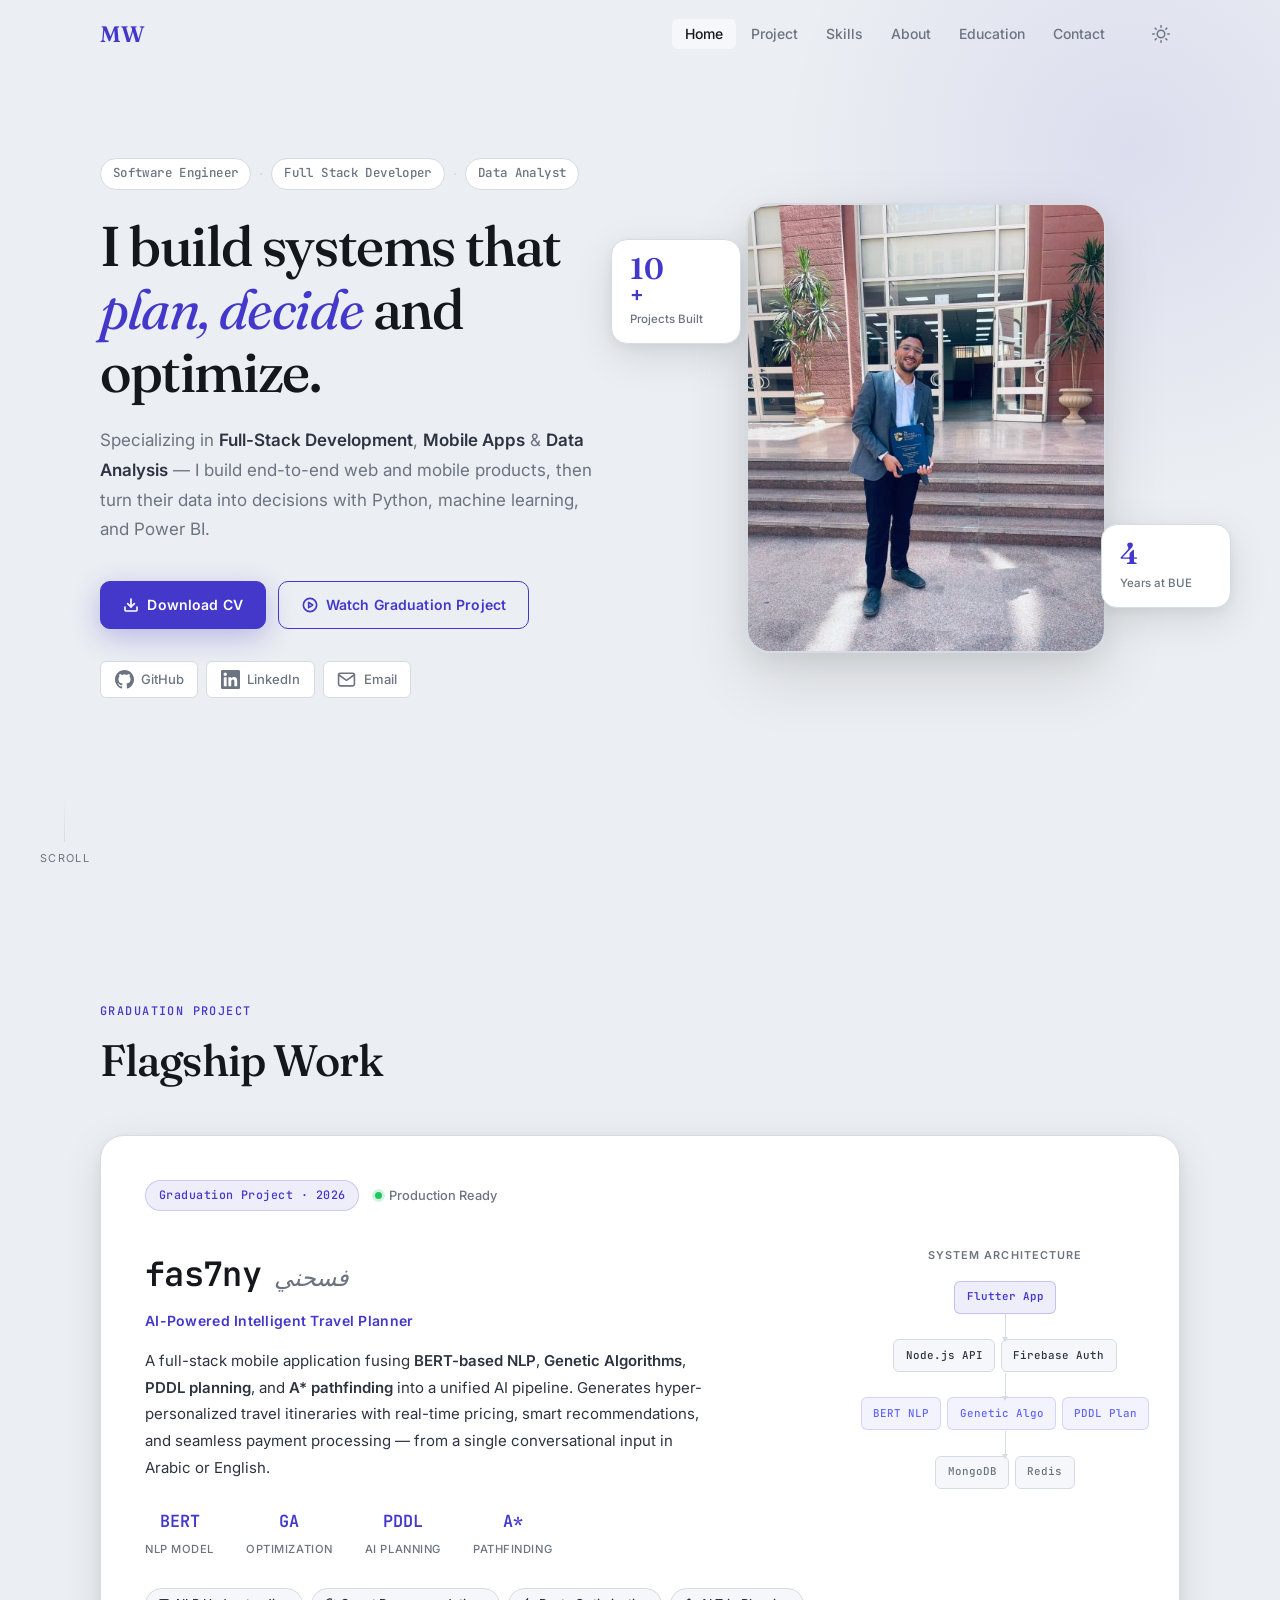
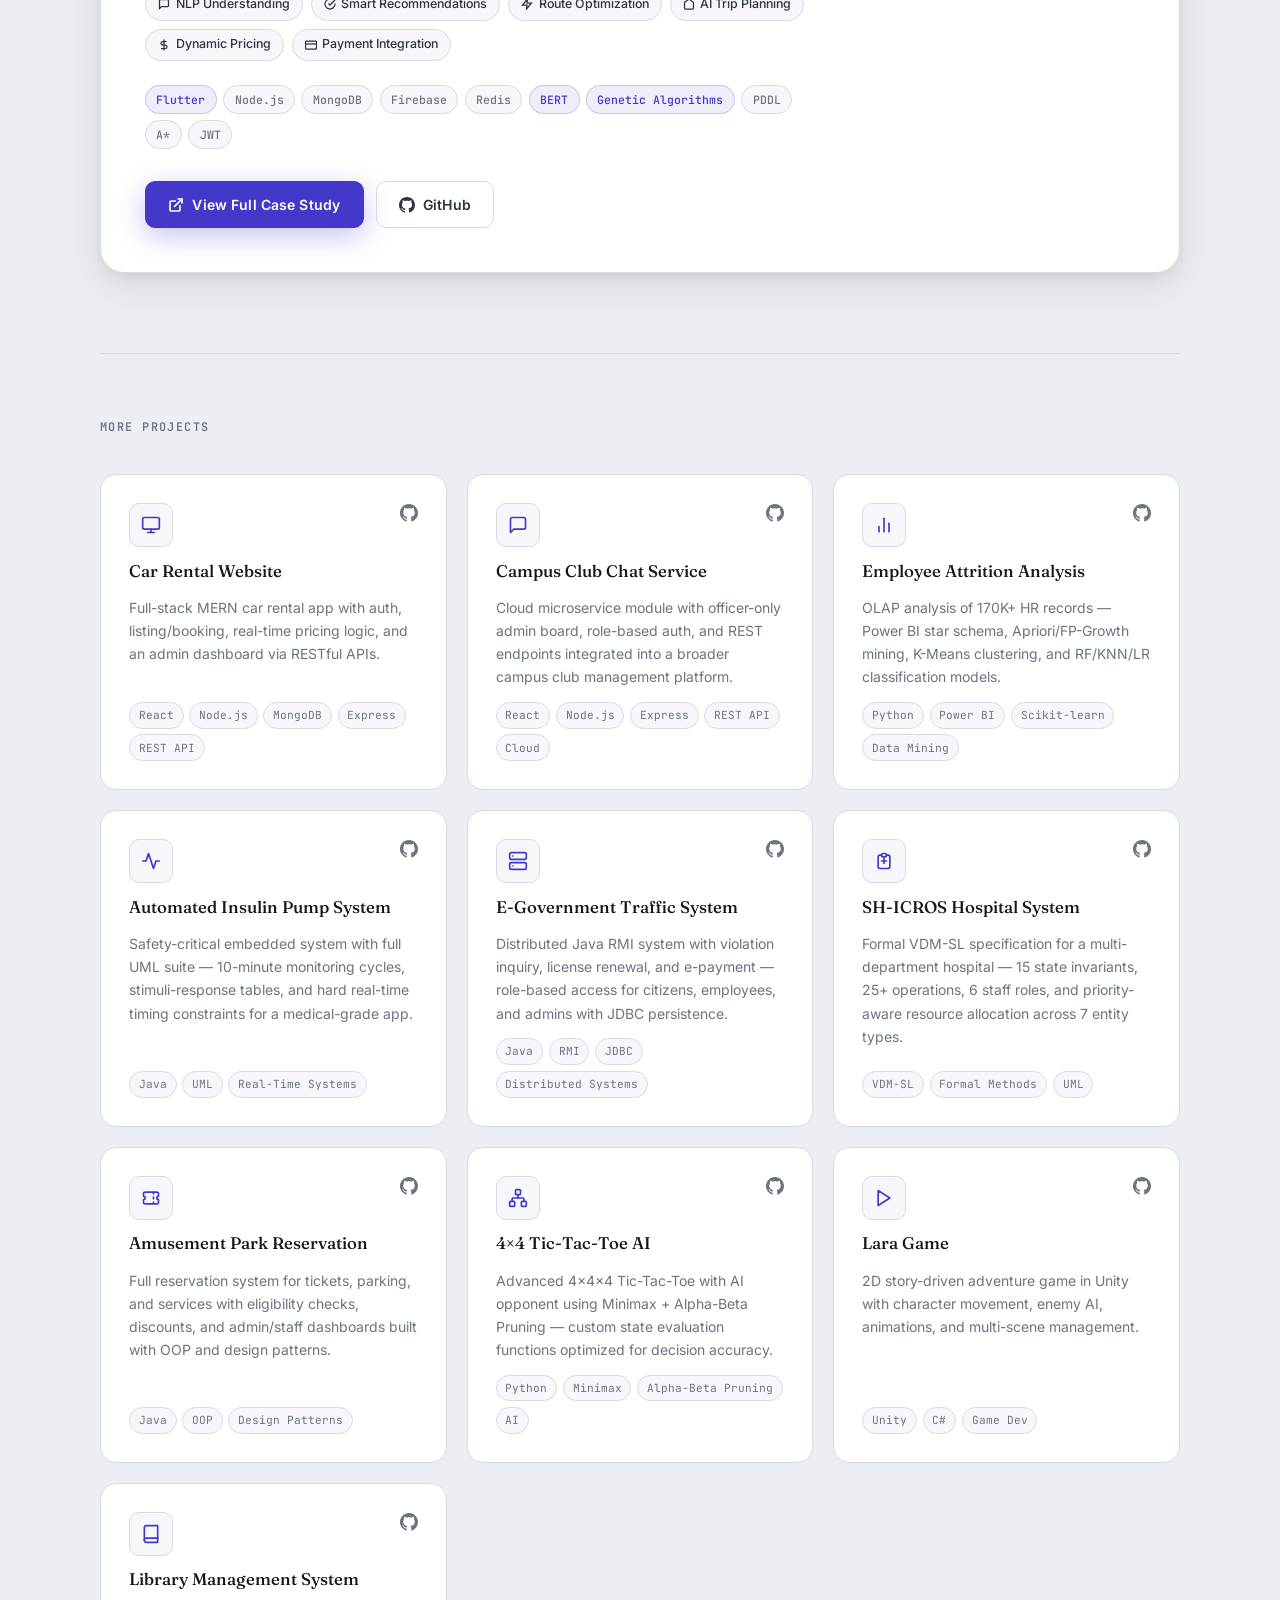
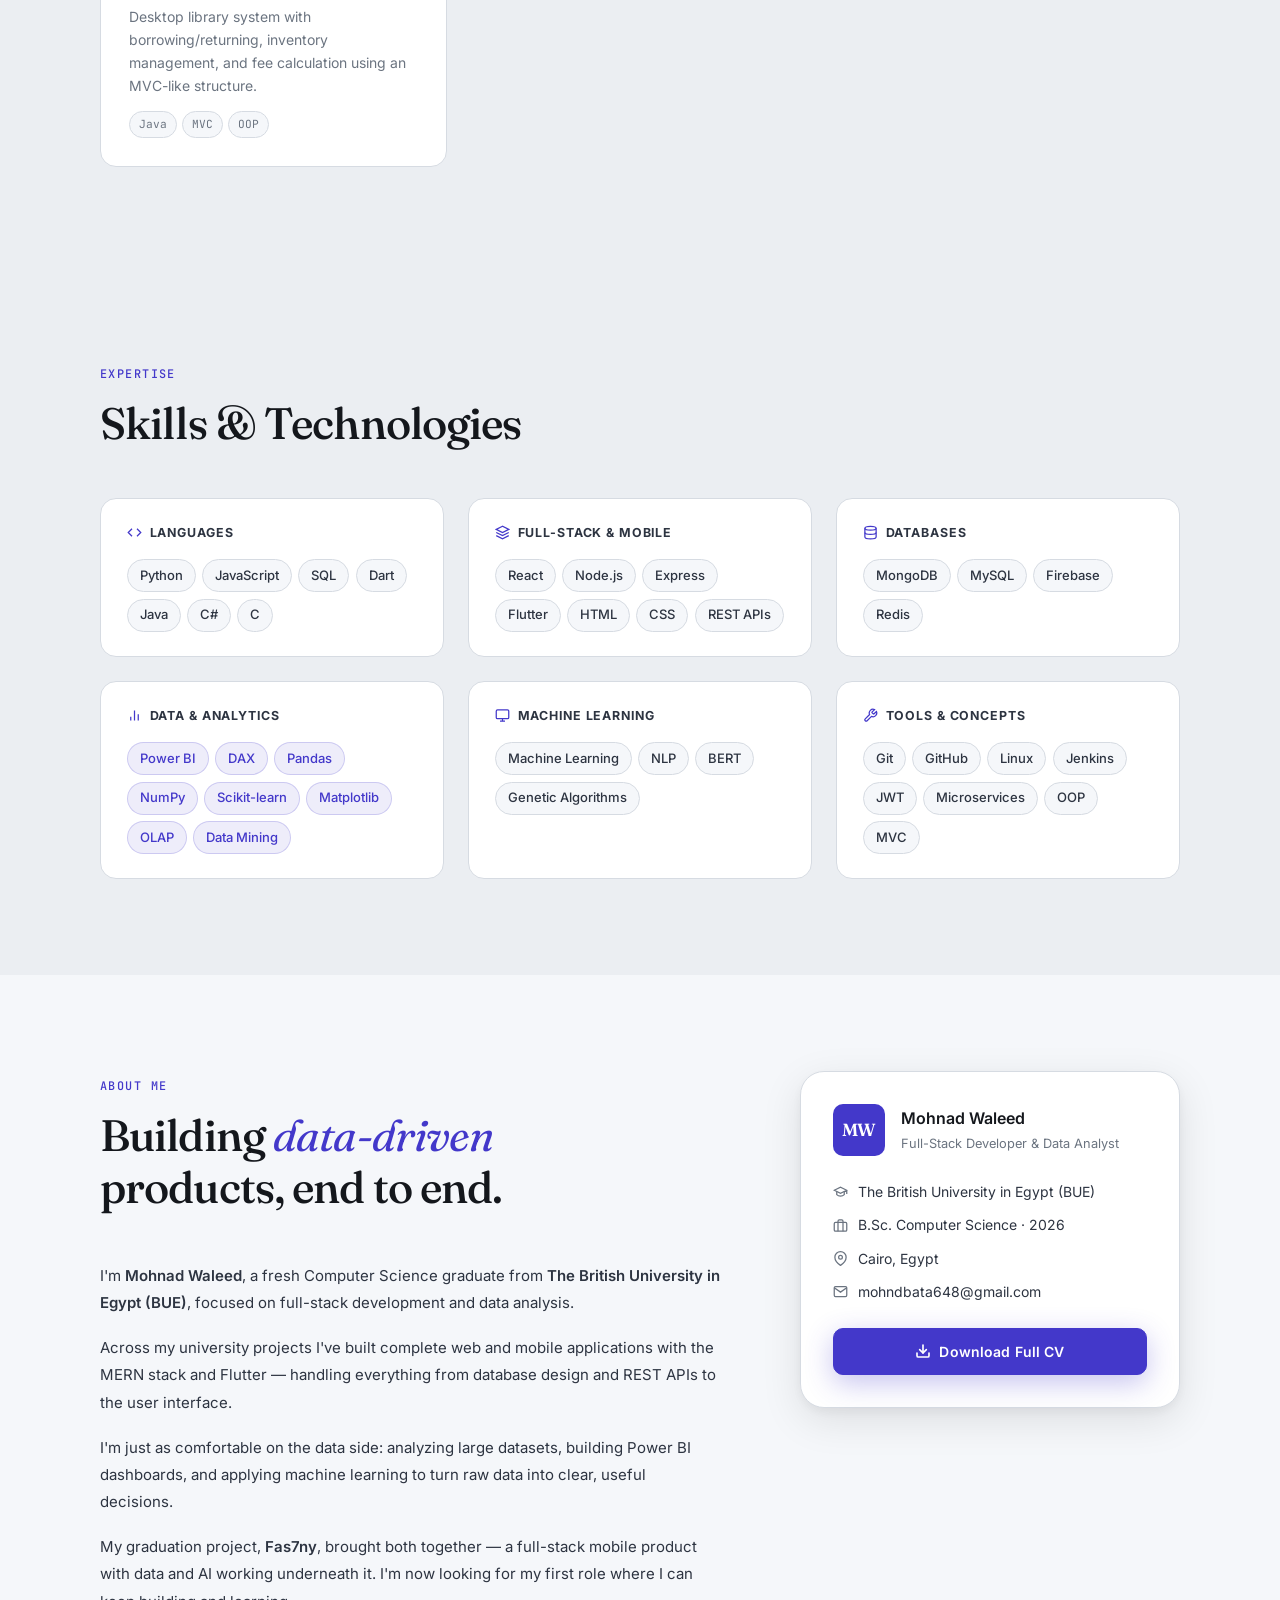
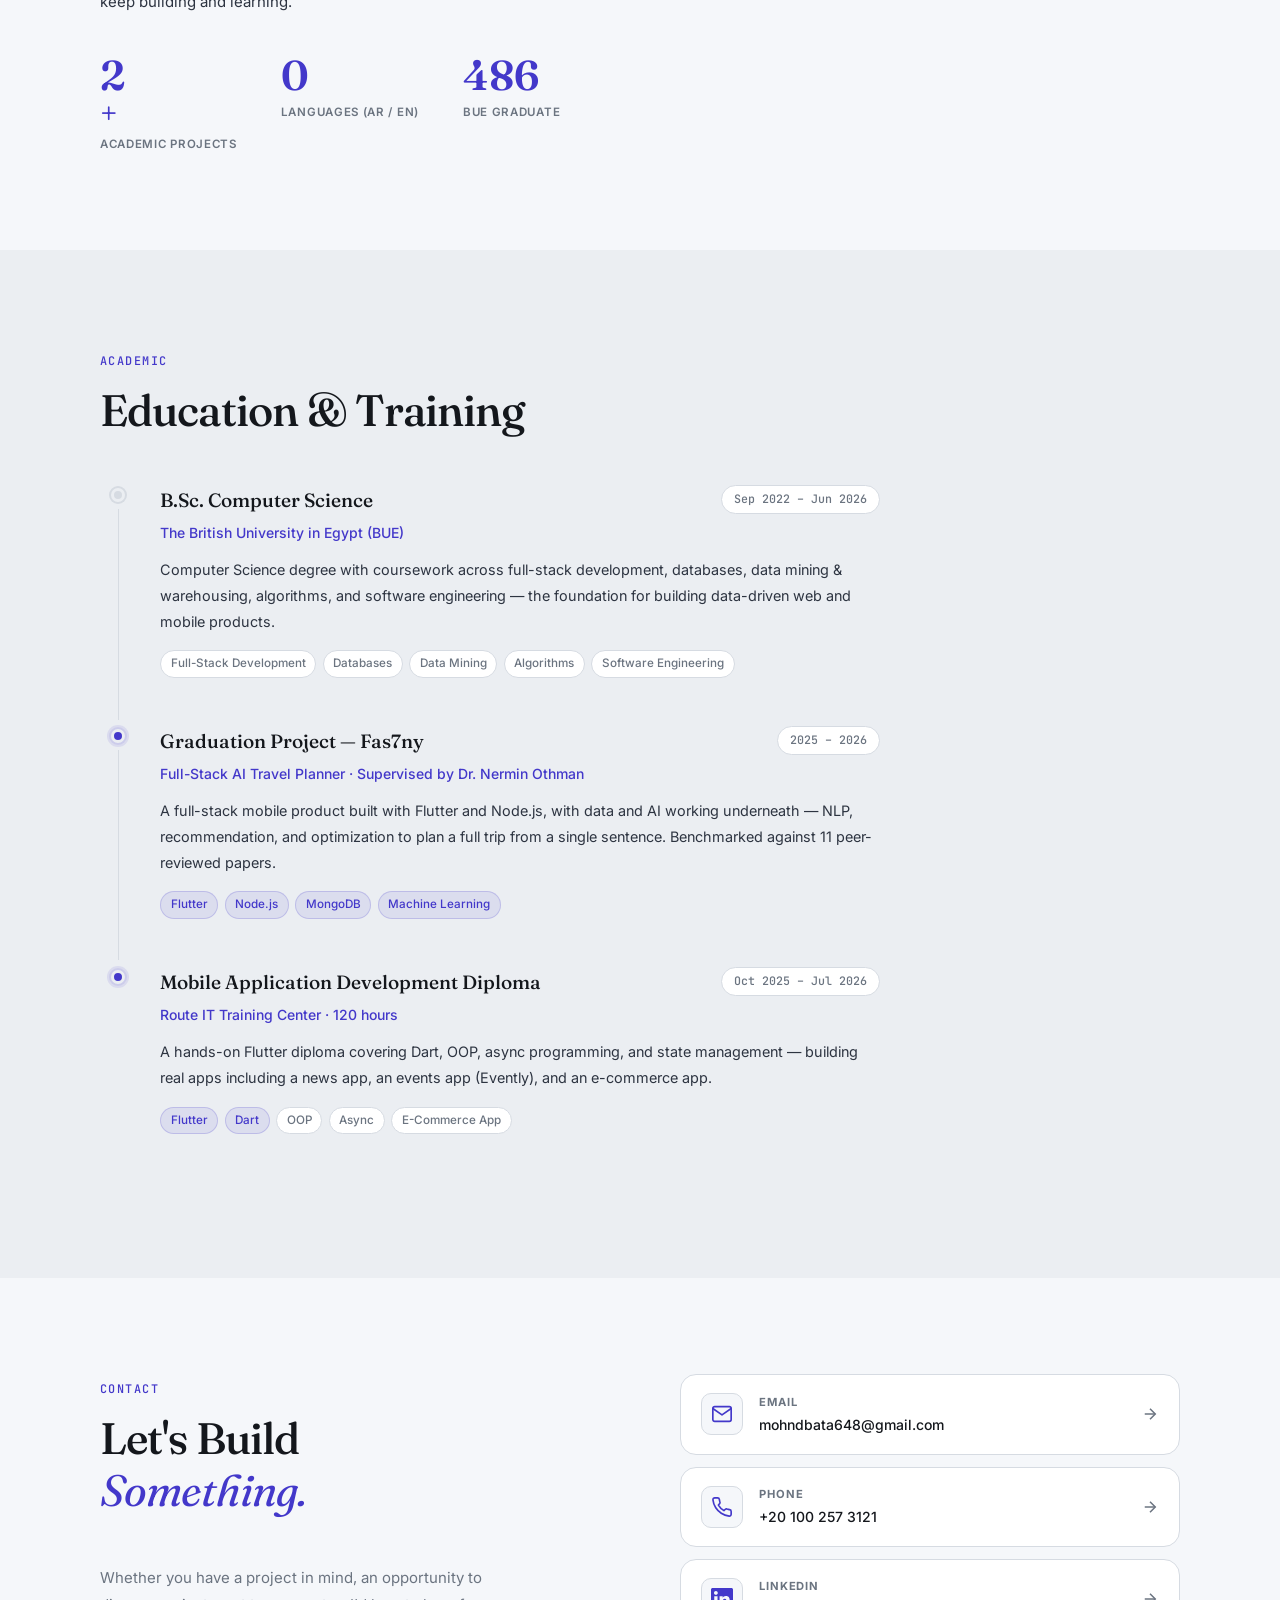
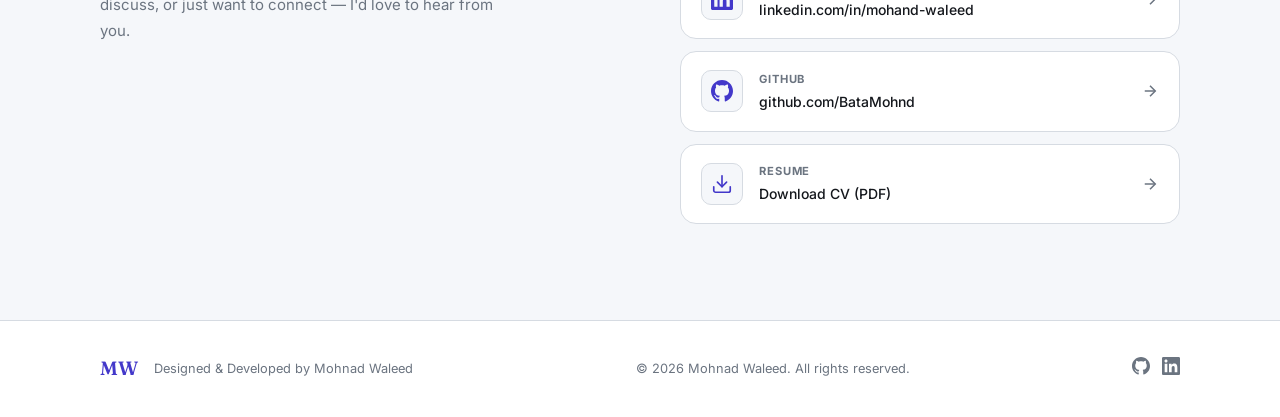
==== commit bfdd63b4: "Update portfolio: focus on full-stack & data" ====
--- a/index.html
+++ b/index.html
@@ -22,7 +22,7 @@
   <link rel="preconnect" href="https://fonts.gstatic.com" crossorigin>
   <link href="https://fonts.googleapis.com/css2?family=Fraunces:ital,opsz,wght@0,9..144,300;0,9..144,400;0,9..144,500;0,9..144,600;0,9..144,700;1,9..144,300;1,9..144,400;1,9..144,500&family=Inter:wght@300;400;500;600;700&family=JetBrains+Mono:wght@400;500;600&display=swap" rel="stylesheet">
   <link rel="stylesheet" href="style.css">
-  <title>Mohnad Waleed — Software & AI Engineer & Data Analyst</title>
+  <title>Mohnad Waleed — Software & Data Analyst</title>
 </head>
 <body>
  
@@ -86,20 +86,18 @@
       <div class="hero__roles" data-reveal="fade-up" data-delay="0">
         <span class="hero__role">Software Engineer</span>
         <span class="hero__role-sep" aria-hidden="true">·</span>
-        <span class="hero__role">AI Engineer</span>
-        <span class="hero__role-sep" aria-hidden="true">·</span>
         <span class="hero__role">Full Stack Developer</span>
         <span class="hero__role-sep" aria-hidden="true">·</span>
         <span class="hero__role">Data Analyst</span>
       </div>
  
       <h1 class="hero__title" data-reveal="fade-up" data-delay="120">
-        I build AI systems that<br>
+        I build  systems that<br>
         <em class="hero__italic">plan, decide</em> and optimize.
       </h1>
  
-      <p class="hero__subtitle" data-reveal="fade-up" data-delay="240">
-        Specializing in <strong>Artificial Intelligence</strong>, <strong>Machine Learning</strong> &amp; <strong>NLP</strong> — with hands-on experience in optimization algorithms, MERN stack development, Flutter, and data-driven engineering.
+     <p class="hero__subtitle" data-reveal="fade-up" data-delay="240">
+  Specializing in <strong>Full-Stack Development</strong>, <strong>Mobile Apps</strong> &amp; <strong>Data Analysis</strong> — I build end-to-end web and mobile products, then turn their data into decisions with Python, machine learning, and Power BI.
       </p>
  
       <div class="hero__cta" data-reveal="fade-up" data-delay="360">
@@ -426,73 +424,72 @@
     <div class="section-eyebrow" data-reveal="fade-up">Expertise</div>
     <h2 class="section-heading" data-reveal="fade-up" data-delay="80">Skills &amp; Technologies</h2>
     <div class="skills-grid">
- 
+
       <div class="skill-group" data-reveal="fade-up" data-delay="0">
         <h3 class="skill-group__title"><svg width="15" height="15" viewBox="0 0 24 24" fill="none" stroke="currentColor" stroke-width="2" aria-hidden="true"><polyline points="16 18 22 12 16 6"/><polyline points="8 6 2 12 8 18"/></svg>Languages</h3>
-        <div class="skill-pills"><span class="skill-pill">Python</span><span class="skill-pill">JavaScript</span><span class="skill-pill">Java</span><span class="skill-pill">C#</span><span class="skill-pill">C</span><span class="skill-pill">Dart</span><span class="skill-pill">SQL</span></div>
-      </div>
- 
+        <div class="skill-pills"><span class="skill-pill">Python</span><span class="skill-pill">JavaScript</span><span class="skill-pill">SQL</span><span class="skill-pill">Dart</span><span class="skill-pill">Java</span><span class="skill-pill">C#</span><span class="skill-pill">C</span></div>
+      </div>
+
       <div class="skill-group" data-reveal="fade-up" data-delay="60">
-        <h3 class="skill-group__title"><svg width="15" height="15" viewBox="0 0 24 24" fill="none" stroke="currentColor" stroke-width="2" aria-hidden="true"><path d="M12 2L2 7l10 5 10-5-10-5z"/><path d="M2 17l10 5 10-5"/><path d="M2 12l10 5 10-5"/></svg>Frameworks</h3>
-        <div class="skill-pills"><span class="skill-pill">React</span><span class="skill-pill">Node.js</span><span class="skill-pill">Express</span><span class="skill-pill">Flutter</span></div>
-      </div>
- 
+        <h3 class="skill-group__title"><svg width="15" height="15" viewBox="0 0 24 24" fill="none" stroke="currentColor" stroke-width="2" aria-hidden="true"><path d="M12 2L2 7l10 5 10-5-10-5z"/><path d="M2 17l10 5 10-5"/><path d="M2 12l10 5 10-5"/></svg>Full-Stack &amp; Mobile</h3>
+        <div class="skill-pills"><span class="skill-pill">React</span><span class="skill-pill">Node.js</span><span class="skill-pill">Express</span><span class="skill-pill">Flutter</span><span class="skill-pill">HTML</span><span class="skill-pill">CSS</span><span class="skill-pill">REST APIs</span></div>
+      </div>
+
       <div class="skill-group" data-reveal="fade-up" data-delay="120">
         <h3 class="skill-group__title"><svg width="15" height="15" viewBox="0 0 24 24" fill="none" stroke="currentColor" stroke-width="2" aria-hidden="true"><ellipse cx="12" cy="5" rx="9" ry="3"/><path d="M21 12c0 1.66-4 3-9 3s-9-1.34-9-3"/><path d="M3 5v14c0 1.66 4 3 9 3s9-1.34 9-3V5"/></svg>Databases</h3>
         <div class="skill-pills"><span class="skill-pill">MongoDB</span><span class="skill-pill">MySQL</span><span class="skill-pill">Firebase</span><span class="skill-pill">Redis</span></div>
       </div>
- 
+
       <div class="skill-group" data-reveal="fade-up" data-delay="180">
-        <h3 class="skill-group__title"><svg width="15" height="15" viewBox="0 0 24 24" fill="none" stroke="currentColor" stroke-width="2" aria-hidden="true"><rect x="2" y="3" width="20" height="14" rx="2" ry="2"/><path d="M8 21h8"/><path d="M12 17v4"/></svg>AI &amp; Machine Learning</h3>
-        <div class="skill-pills"><span class="skill-pill skill-pill--accent">NLP</span><span class="skill-pill skill-pill--accent">BERT</span><span class="skill-pill skill-pill--accent">Genetic Algorithms</span><span class="skill-pill skill-pill--accent">PDDL Planning</span><span class="skill-pill skill-pill--accent">A* Search</span><span class="skill-pill skill-pill--accent">Machine Learning</span><span class="skill-pill skill-pill--accent">Data Mining</span></div>
-      </div>
- 
+        <h3 class="skill-group__title"><svg width="15" height="15" viewBox="0 0 24 24" fill="none" stroke="currentColor" stroke-width="2" aria-hidden="true"><line x1="18" y1="20" x2="18" y2="10"/><line x1="12" y1="20" x2="12" y2="4"/><line x1="6" y1="20" x2="6" y2="14"/></svg>Data &amp; Analytics</h3>
+        <div class="skill-pills"><span class="skill-pill skill-pill--accent">Power BI</span><span class="skill-pill skill-pill--accent">DAX</span><span class="skill-pill skill-pill--accent">Pandas</span><span class="skill-pill skill-pill--accent">NumPy</span><span class="skill-pill skill-pill--accent">Scikit-learn</span><span class="skill-pill skill-pill--accent">Matplotlib</span><span class="skill-pill skill-pill--accent">OLAP</span><span class="skill-pill skill-pill--accent">Data Mining</span></div>
+      </div>
+
       <div class="skill-group" data-reveal="fade-up" data-delay="240">
-        <h3 class="skill-group__title"><svg width="15" height="15" viewBox="0 0 24 24" fill="none" stroke="currentColor" stroke-width="2" aria-hidden="true"><line x1="18" y1="20" x2="18" y2="10"/><line x1="12" y1="20" x2="12" y2="4"/><line x1="6" y1="20" x2="6" y2="14"/></svg>Data Analysis</h3>
-        <div class="skill-pills"><span class="skill-pill">Power BI</span><span class="skill-pill">DAX</span><span class="skill-pill">Pandas</span><span class="skill-pill">NumPy</span><span class="skill-pill">Scikit-learn</span><span class="skill-pill">Matplotlib</span></div>
-      </div>
- 
+        <h3 class="skill-group__title"><svg width="15" height="15" viewBox="0 0 24 24" fill="none" stroke="currentColor" stroke-width="2" aria-hidden="true"><rect x="2" y="3" width="20" height="14" rx="2" ry="2"/><path d="M8 21h8"/><path d="M12 17v4"/></svg>Machine Learning</h3>
+        <div class="skill-pills"><span class="skill-pill">Machine Learning</span><span class="skill-pill">NLP</span><span class="skill-pill">BERT</span><span class="skill-pill">Genetic Algorithms</span></div>
+      </div>
+
       <div class="skill-group" data-reveal="fade-up" data-delay="300">
         <h3 class="skill-group__title"><svg width="15" height="15" viewBox="0 0 24 24" fill="none" stroke="currentColor" stroke-width="2" aria-hidden="true"><path d="M14.7 6.3a1 1 0 0 0 0 1.4l1.6 1.6a1 1 0 0 0 1.4 0l3.77-3.77a6 6 0 0 1-7.94 7.94l-6.91 6.91a2.12 2.12 0 0 1-3-3l6.91-6.91a6 6 0 0 1 7.94-7.94l-3.76 3.76z"/></svg>Tools &amp; Concepts</h3>
-        <div class="skill-pills"><span class="skill-pill">Git</span><span class="skill-pill">GitHub</span><span class="skill-pill">Linux</span><span class="skill-pill">Jenkins</span><span class="skill-pill">REST APIs</span><span class="skill-pill">JWT</span><span class="skill-pill">Microservices</span><span class="skill-pill">OOP</span><span class="skill-pill">MVC</span><span class="skill-pill">Formal Methods</span></div>
-      </div>
- 
+        <div class="skill-pills"><span class="skill-pill">Git</span><span class="skill-pill">GitHub</span><span class="skill-pill">Linux</span><span class="skill-pill">Jenkins</span><span class="skill-pill">JWT</span><span class="skill-pill">Microservices</span><span class="skill-pill">OOP</span><span class="skill-pill">MVC</span></div>
+      </div>
+
     </div>
   </div>
 </section>
- 
 <!-- ══════════════════════════════════════════════════════════
      ABOUT
 ══════════════════════════════════════════════════════════ -->
 <section class="about" id="about" aria-label="About Mohnad Waleed">
   <div class="container">
     <div class="about__grid">
- 
+
       <div class="about__text">
         <div class="section-eyebrow" data-reveal="fade-up">About Me</div>
-        <h2 class="section-heading" data-reveal="fade-up" data-delay="80">Engineer at the<br><em>intersection</em> of AI &amp; Software.</h2>
+        <h2 class="section-heading" data-reveal="fade-up" data-delay="80">Building <em>data-driven</em><br>products, end to end.</h2>
         <div class="about__bio" data-reveal="fade-up" data-delay="160">
-          <p>I'm <strong>Mohnad Waleed</strong>, a Computer Science graduate from <strong>The British University in Egypt (BUE)</strong>, specializing in Artificial Intelligence, Machine Learning, and Full-Stack Development.</p>
-          <p>My work lives at the intersection of intelligent systems and practical engineering. I've built AI applications ranging from BERT-powered NLP pipelines to Genetic Algorithm optimizers and PDDL-based AI planners — always with a focus on real-world impact.</p>
-          <p>Beyond AI, I'm a full-stack developer proficient in the MERN stack and Flutter, comfortable across the entire development lifecycle: from database architecture and API design to mobile UI and deployment.</p>
-          <p>I'm driven by complex problems that demand both rigorous algorithmic thinking and clean engineering. Whether optimizing a scheduling system or building an end-to-end AI pipeline, I find the challenge equally rewarding.</p>
+          <p>I'm <strong>Mohnad Waleed</strong>, a fresh Computer Science graduate from <strong>The British University in Egypt (BUE)</strong>, focused on full-stack development and data analysis.</p>
+          <p>Across my university projects I've built complete web and mobile applications with the MERN stack and Flutter — handling everything from database design and REST APIs to the user interface.</p>
+          <p>I'm just as comfortable on the data side: analyzing large datasets, building Power BI dashboards, and applying machine learning to turn raw data into clear, useful decisions.</p>
+          <p>My graduation project, <strong>Fas7ny</strong>, brought both together — a full-stack mobile product with data and AI working underneath it. I'm now looking for my first role where I can keep building and learning.</p>
         </div>
         <div class="about__stats" data-reveal="fade-up" data-delay="240">
-          <div class="about__stat"><span class="about__stat-num" data-count="10">0</span><span>+</span><span class="about__stat-lbl">Projects Built</span></div>
-          <div class="about__stat"><span class="about__stat-num" data-count="4">0</span><span></span><span class="about__stat-lbl">Years at BUE</span></div>
-          <div class="about__stat"><span class="about__stat-num" data-count="7">0</span><span>+</span><span class="about__stat-lbl">Tech Stacks</span></div>
-        </div>
-      </div>
- 
+          <div class="about__stat"><span class="about__stat-num" data-count="10">0</span><span>+</span><span class="about__stat-lbl">Academic Projects</span></div>
+          <div class="about__stat"><span class="about__stat-num" data-count="2">0</span><span></span><span class="about__stat-lbl">Languages (AR / EN)</span></div>
+          <div class="about__stat"><span class="about__stat-num" data-count="2026">0</span><span></span><span class="about__stat-lbl">BUE Graduate</span></div>
+        </div>
+      </div>
+
       <div class="about__card" data-reveal="fade-left" data-delay="160">
         <div class="about__card-inner">
           <div class="about__card-head">
             <div class="about__avatar" aria-hidden="true">MW</div>
-            <div><div class="about__name">Mohnad Waleed</div><div class="about__role-lbl">Software &amp; AI Engineer</div></div>
+            <div><div class="about__name">Mohnad Waleed</div><div class="about__role-lbl">Full-Stack Developer &amp; Data Analyst</div></div>
           </div>
           <ul class="about__meta" role="list">
-            <li class="about__meta-item"><svg width="15" height="15" viewBox="0 0 24 24" fill="none" stroke="currentColor" stroke-width="2" aria-hidden="true"><path d="M22 10v6M2 10l10-5 10 5-10 5z"/><path d="M6 12v5c3 3 9 3 12 0v-5"/></svg>The British University in Egypt</li>
-            <li class="about__meta-item"><svg width="15" height="15" viewBox="0 0 24 24" fill="none" stroke="currentColor" stroke-width="2" aria-hidden="true"><rect x="2" y="7" width="20" height="14" rx="2" ry="2"/><path d="M16 21V5a2 2 0 0 0-2-2h-4a2 2 0 0 0-2 2v16"/></svg>B.Sc. Computer Science</li>
+            <li class="about__meta-item"><svg width="15" height="15" viewBox="0 0 24 24" fill="none" stroke="currentColor" stroke-width="2" aria-hidden="true"><path d="M22 10v6M2 10l10-5 10 5-10 5z"/><path d="M6 12v5c3 3 9 3 12 0v-5"/></svg>The British University in Egypt (BUE)</li>
+            <li class="about__meta-item"><svg width="15" height="15" viewBox="0 0 24 24" fill="none" stroke="currentColor" stroke-width="2" aria-hidden="true"><rect x="2" y="7" width="20" height="14" rx="2" ry="2"/><path d="M16 21V5a2 2 0 0 0-2-2h-4a2 2 0 0 0-2 2v16"/></svg>B.Sc. Computer Science · 2026</li>
             <li class="about__meta-item"><svg width="15" height="15" viewBox="0 0 24 24" fill="none" stroke="currentColor" stroke-width="2" aria-hidden="true"><path d="M21 10c0 7-9 13-9 13s-9-6-9-13a9 9 0 0 1 18 0z"/><circle cx="12" cy="10" r="3"/></svg>Cairo, Egypt</li>
             <li class="about__meta-item"><svg width="15" height="15" viewBox="0 0 24 24" fill="none" stroke="currentColor" stroke-width="2" aria-hidden="true"><path d="M4 4h16c1.1 0 2 .9 2 2v12c0 1.1-.9 2-2 2H4c-1.1 0-2-.9-2-2V6c0-1.1.9-2 2-2z"/><polyline points="22,6 12,13 2,6"/></svg>mohndbata648@gmail.com</li>
           </ul>
@@ -502,21 +499,20 @@
           </a>
         </div>
       </div>
- 
+
     </div>
   </div>
 </section>
- 
 <!-- ══════════════════════════════════════════════════════════
      EDUCATION
 ══════════════════════════════════════════════════════════ -->
 <section class="education" id="education" aria-label="Education timeline">
   <div class="container">
     <div class="section-eyebrow" data-reveal="fade-up">Academic</div>
-    <h2 class="section-heading" data-reveal="fade-up" data-delay="80">Education</h2>
- 
+    <h2 class="section-heading" data-reveal="fade-up" data-delay="80">Education &amp; Training</h2>
+
     <ol class="timeline" role="list">
- 
+
       <li class="timeline__item" data-reveal="fade-up" data-delay="0">
         <div class="timeline__marker" aria-hidden="true">
           <div class="timeline__dot"></div>
@@ -530,44 +526,66 @@
             </div>
             <time class="timeline__date" datetime="2022/2026">Sep 2022 – Jun 2026</time>
           </div>
-          <p class="timeline__desc">Specialized in Artificial Intelligence, Machine Learning, and Software Engineering. Coursework spanned algorithm design, data structures, database management, AI planning, computer architecture, and full-stack development.</p>
+          <p class="timeline__desc">Computer Science degree with coursework across full-stack development, databases, data mining &amp; warehousing, algorithms, and software engineering — the foundation for building data-driven web and mobile products.</p>
           <div class="timeline__tags">
-            <span class="tl-tag">Artificial Intelligence</span>
-            <span class="tl-tag">Machine Learning</span>
+            <span class="tl-tag">Full-Stack Development</span>
+            <span class="tl-tag">Databases</span>
             <span class="tl-tag">Data Mining</span>
-            <span class="tl-tag">NLP</span>
-            <span class="tl-tag">Optimization</span>
+            <span class="tl-tag">Algorithms</span>
+            <span class="tl-tag">Software Engineering</span>
           </div>
         </div>
       </li>
- 
+
       <li class="timeline__item" data-reveal="fade-up" data-delay="120">
         <div class="timeline__marker" aria-hidden="true">
           <div class="timeline__dot timeline__dot--accent"></div>
+          <div class="timeline__line"></div>
         </div>
         <div class="timeline__body">
           <div class="timeline__header">
             <div>
               <h3 class="timeline__title">Graduation Project — Fas7ny</h3>
-              <div class="timeline__inst">AI-Powered Intelligent Travel Planner · Supervised by Dr. Nermin Othman</div>
+              <div class="timeline__inst">Full-Stack AI Travel Planner · Supervised by Dr. Nermin Othman</div>
             </div>
             <time class="timeline__date" datetime="2025/2026">2025 – 2026</time>
           </div>
-          <p class="timeline__desc">Designed and engineered a production-grade mobile application integrating BERT NLP, Genetic Algorithms, PDDL planning, and A* search into a unified AI pipeline for personalized travel planning — benchmarked against 11 peer-reviewed papers.</p>
+          <p class="timeline__desc">A full-stack mobile product built with Flutter and Node.js, with data and AI working underneath — NLP, recommendation, and optimization to plan a full trip from a single sentence. Benchmarked against 11 peer-reviewed papers.</p>
           <div class="timeline__tags">
-            <span class="tl-tag tl-tag--accent">BERT</span>
-            <span class="tl-tag tl-tag--accent">Genetic Algorithms</span>
-            <span class="tl-tag tl-tag--accent">PDDL</span>
             <span class="tl-tag tl-tag--accent">Flutter</span>
             <span class="tl-tag tl-tag--accent">Node.js</span>
+            <span class="tl-tag tl-tag--accent">MongoDB</span>
+            <span class="tl-tag tl-tag--accent">Machine Learning</span>
           </div>
         </div>
       </li>
- 
+
+      <li class="timeline__item" data-reveal="fade-up" data-delay="240">
+        <div class="timeline__marker" aria-hidden="true">
+          <div class="timeline__dot timeline__dot--accent"></div>
+        </div>
+        <div class="timeline__body">
+          <div class="timeline__header">
+            <div>
+              <h3 class="timeline__title">Mobile Application Development Diploma</h3>
+              <div class="timeline__inst">Route IT Training Center · 120 hours</div>
+            </div>
+            <time class="timeline__date" datetime="2025/2026">Oct 2025 – Jul 2026</time>
+          </div>
+          <p class="timeline__desc">A hands-on Flutter diploma covering Dart, OOP, async programming, and state management — building real apps including a news app, an events app (Evently), and an e-commerce app.</p>
+          <div class="timeline__tags">
+            <span class="tl-tag tl-tag--accent">Flutter</span>
+            <span class="tl-tag tl-tag--accent">Dart</span>
+            <span class="tl-tag">OOP</span>
+            <span class="tl-tag">Async</span>
+            <span class="tl-tag">E-Commerce App</span>
+          </div>
+        </div>
+      </li>
+
     </ol>
   </div>
 </section>
- 
 <!-- ══════════════════════════════════════════════════════════
      CONTACT
 ══════════════════════════════════════════════════════════ -->
